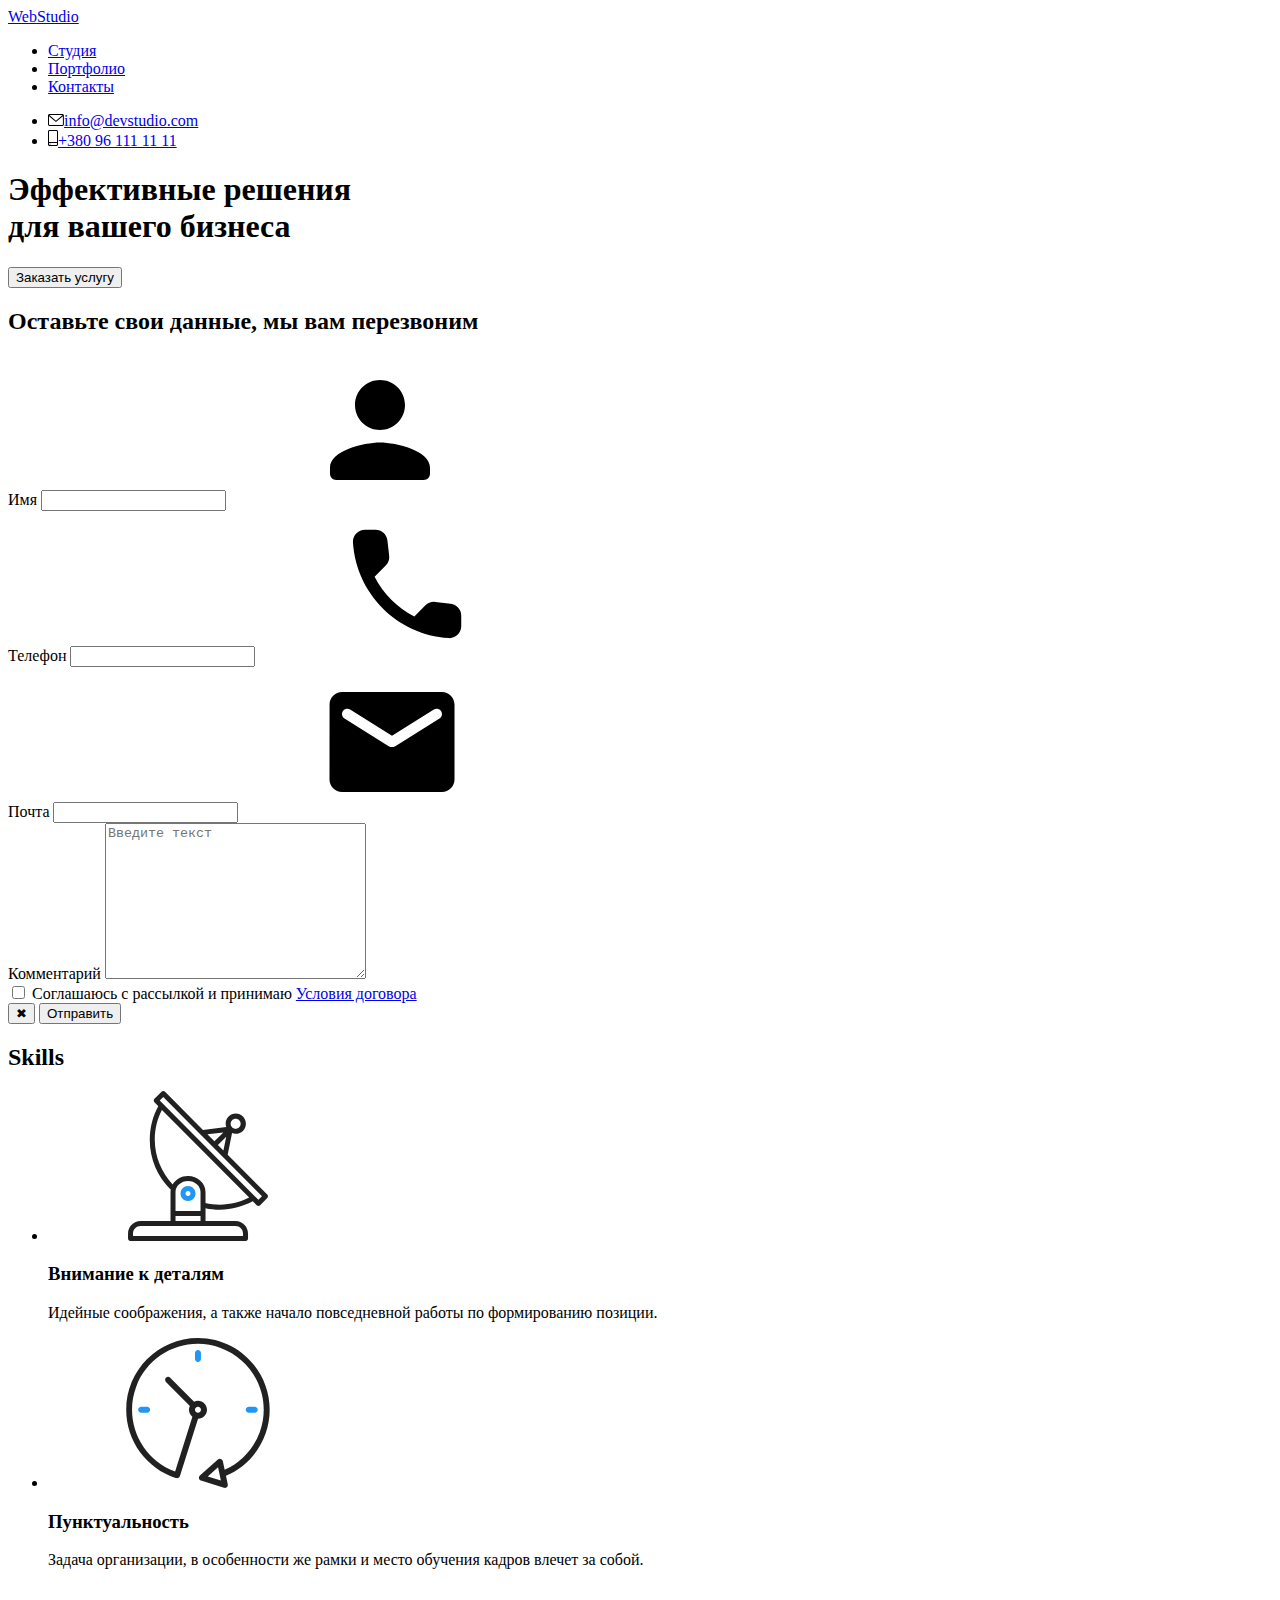
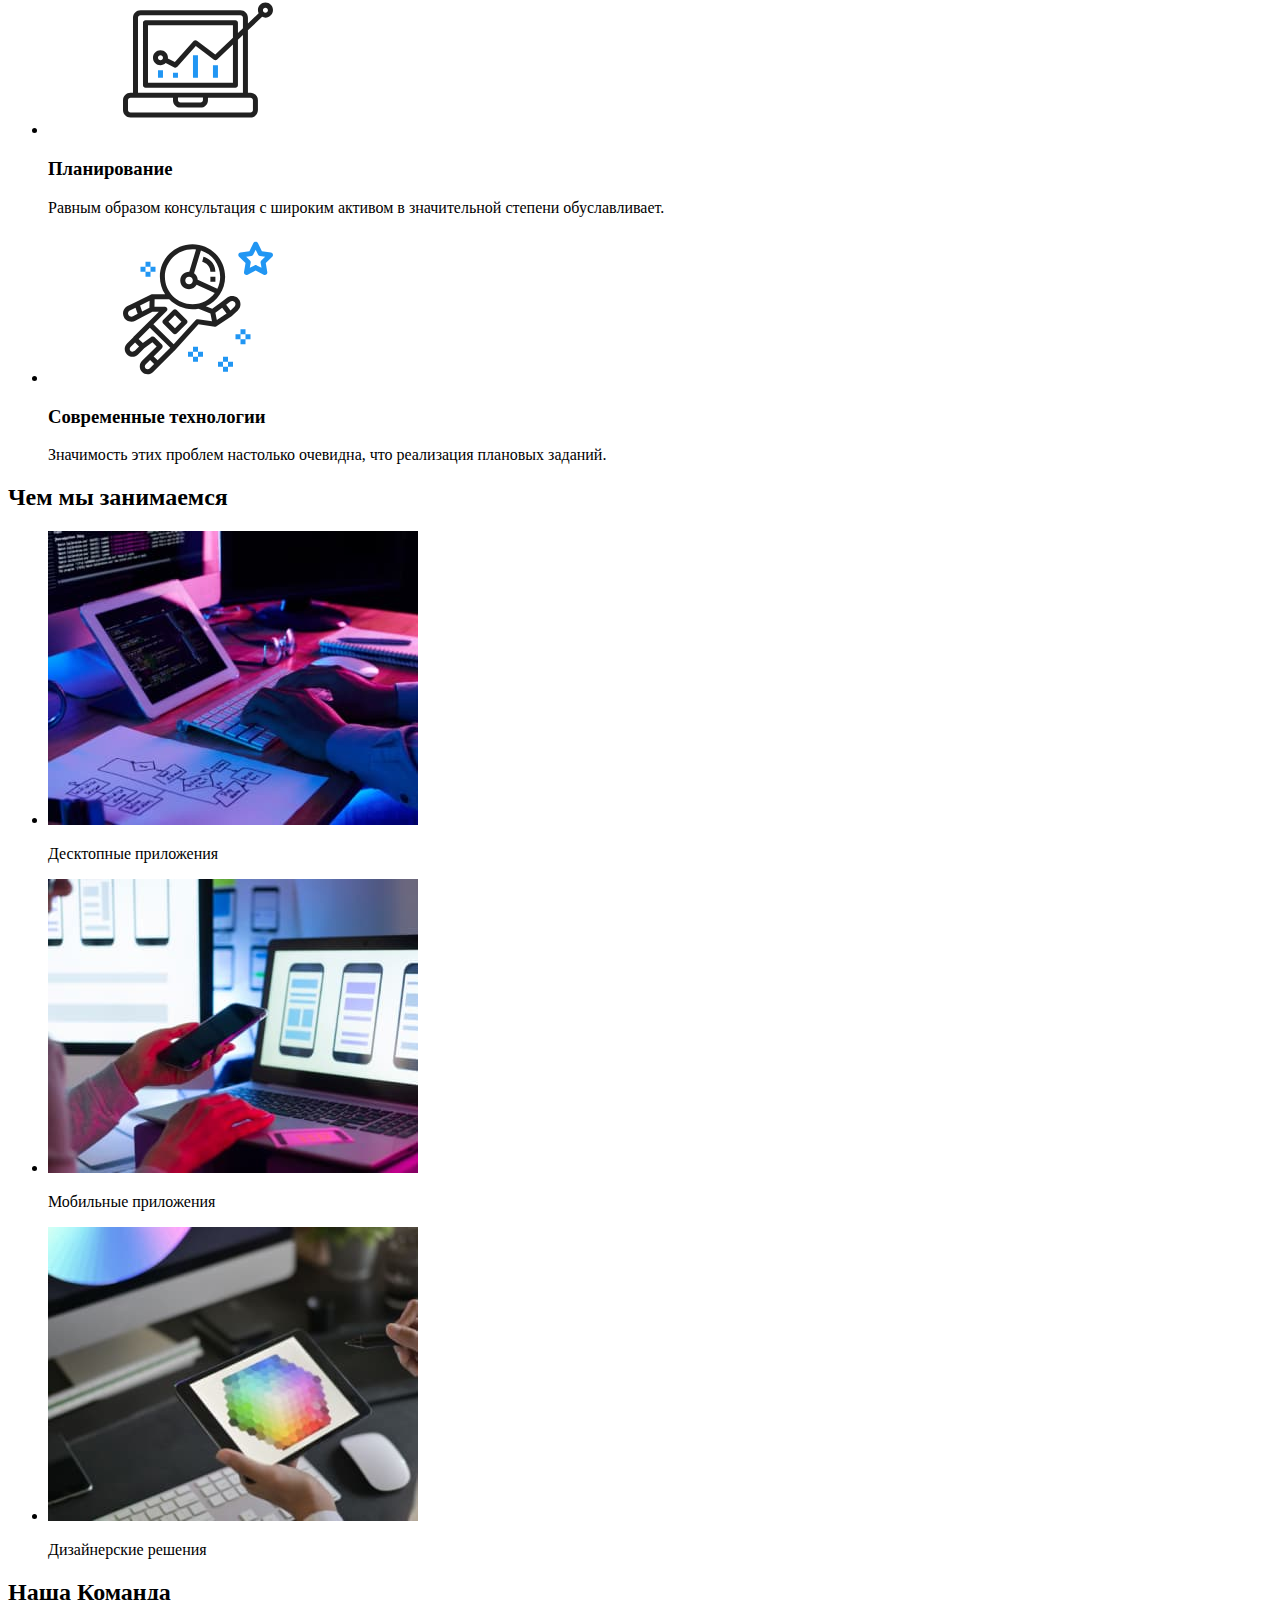
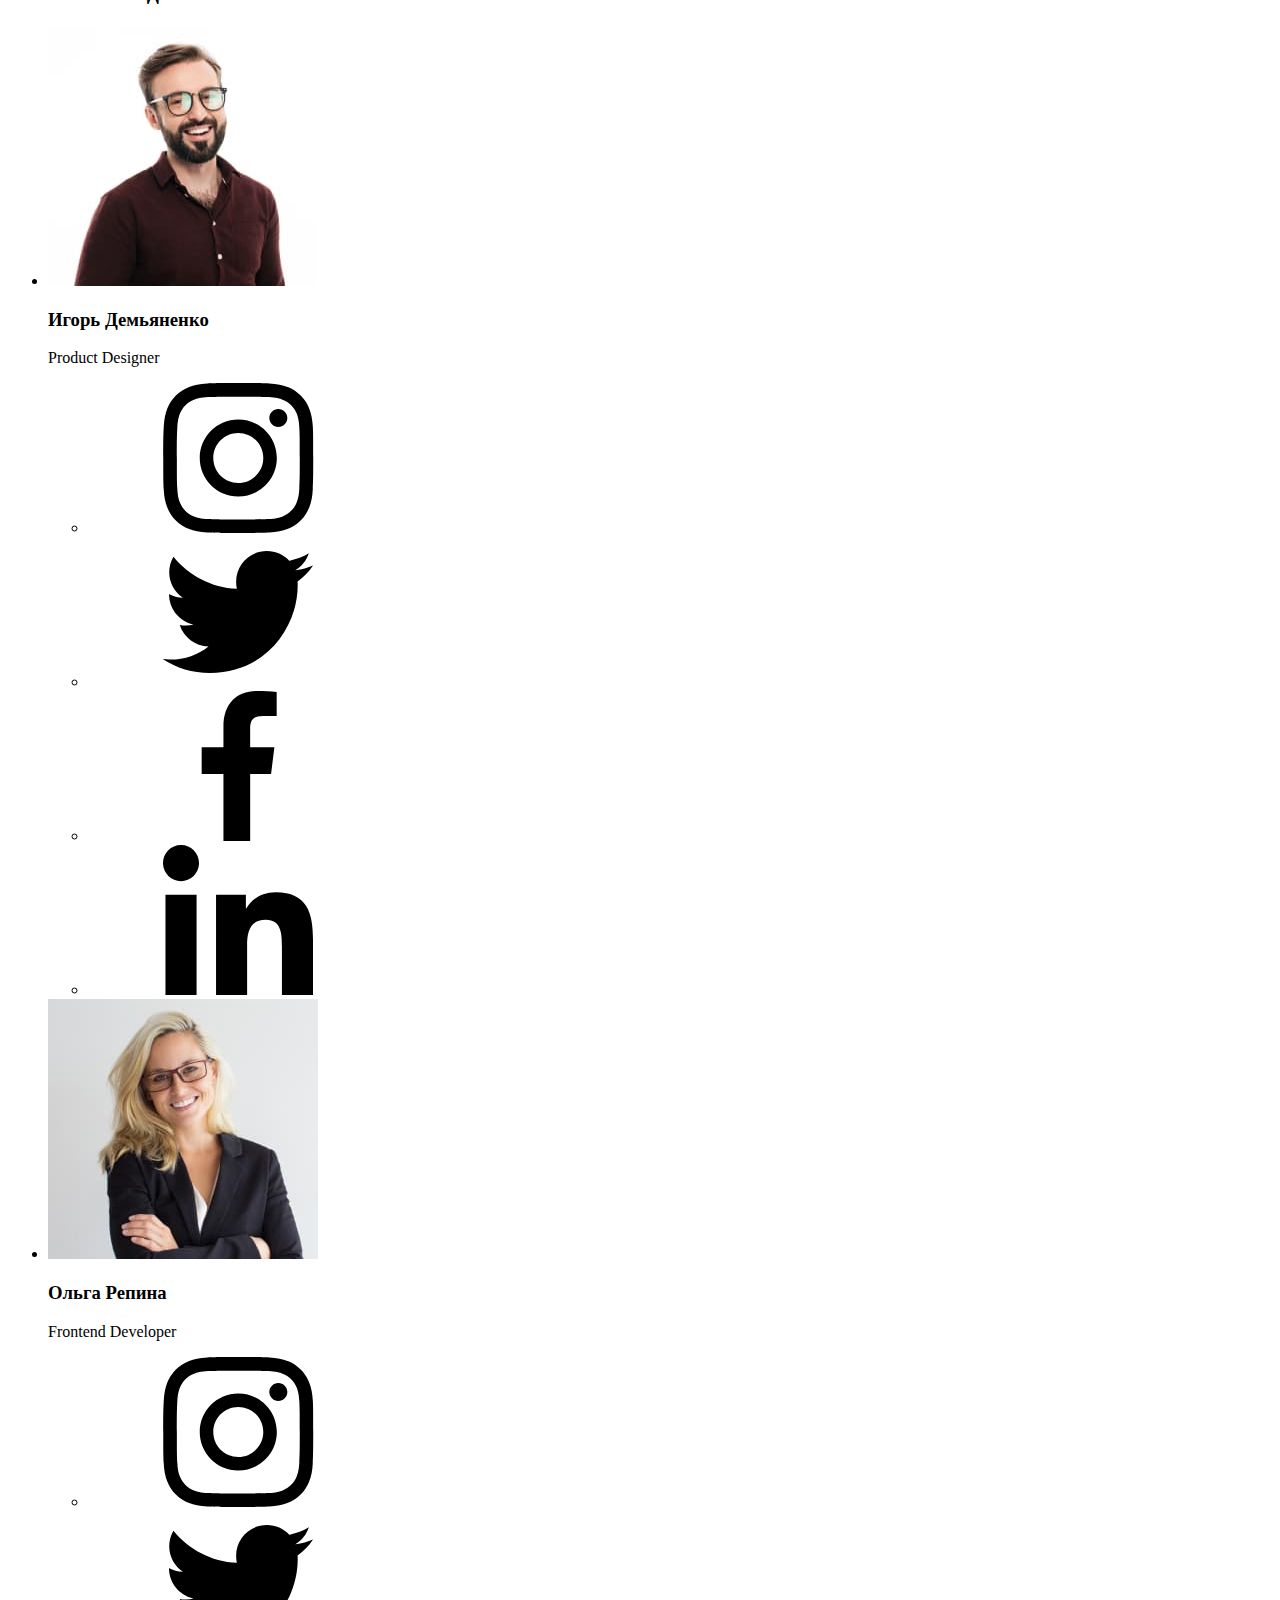
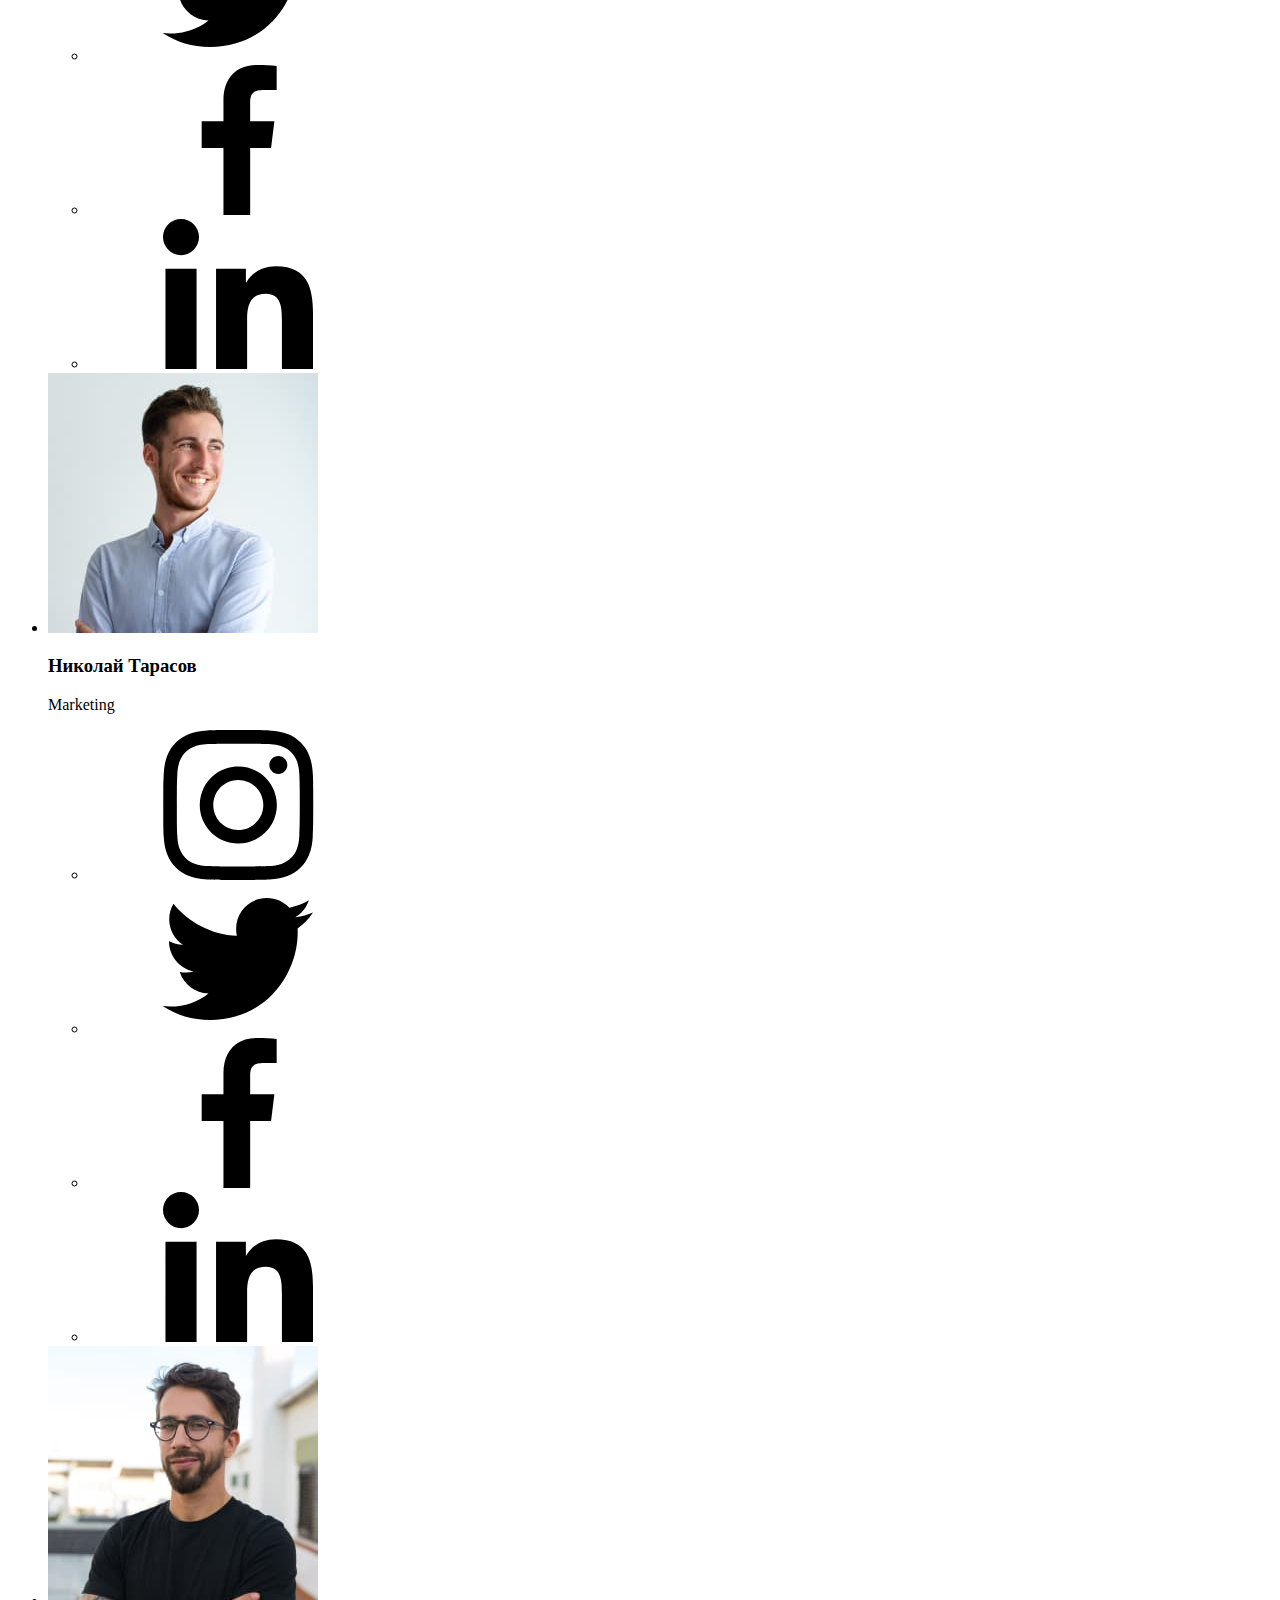
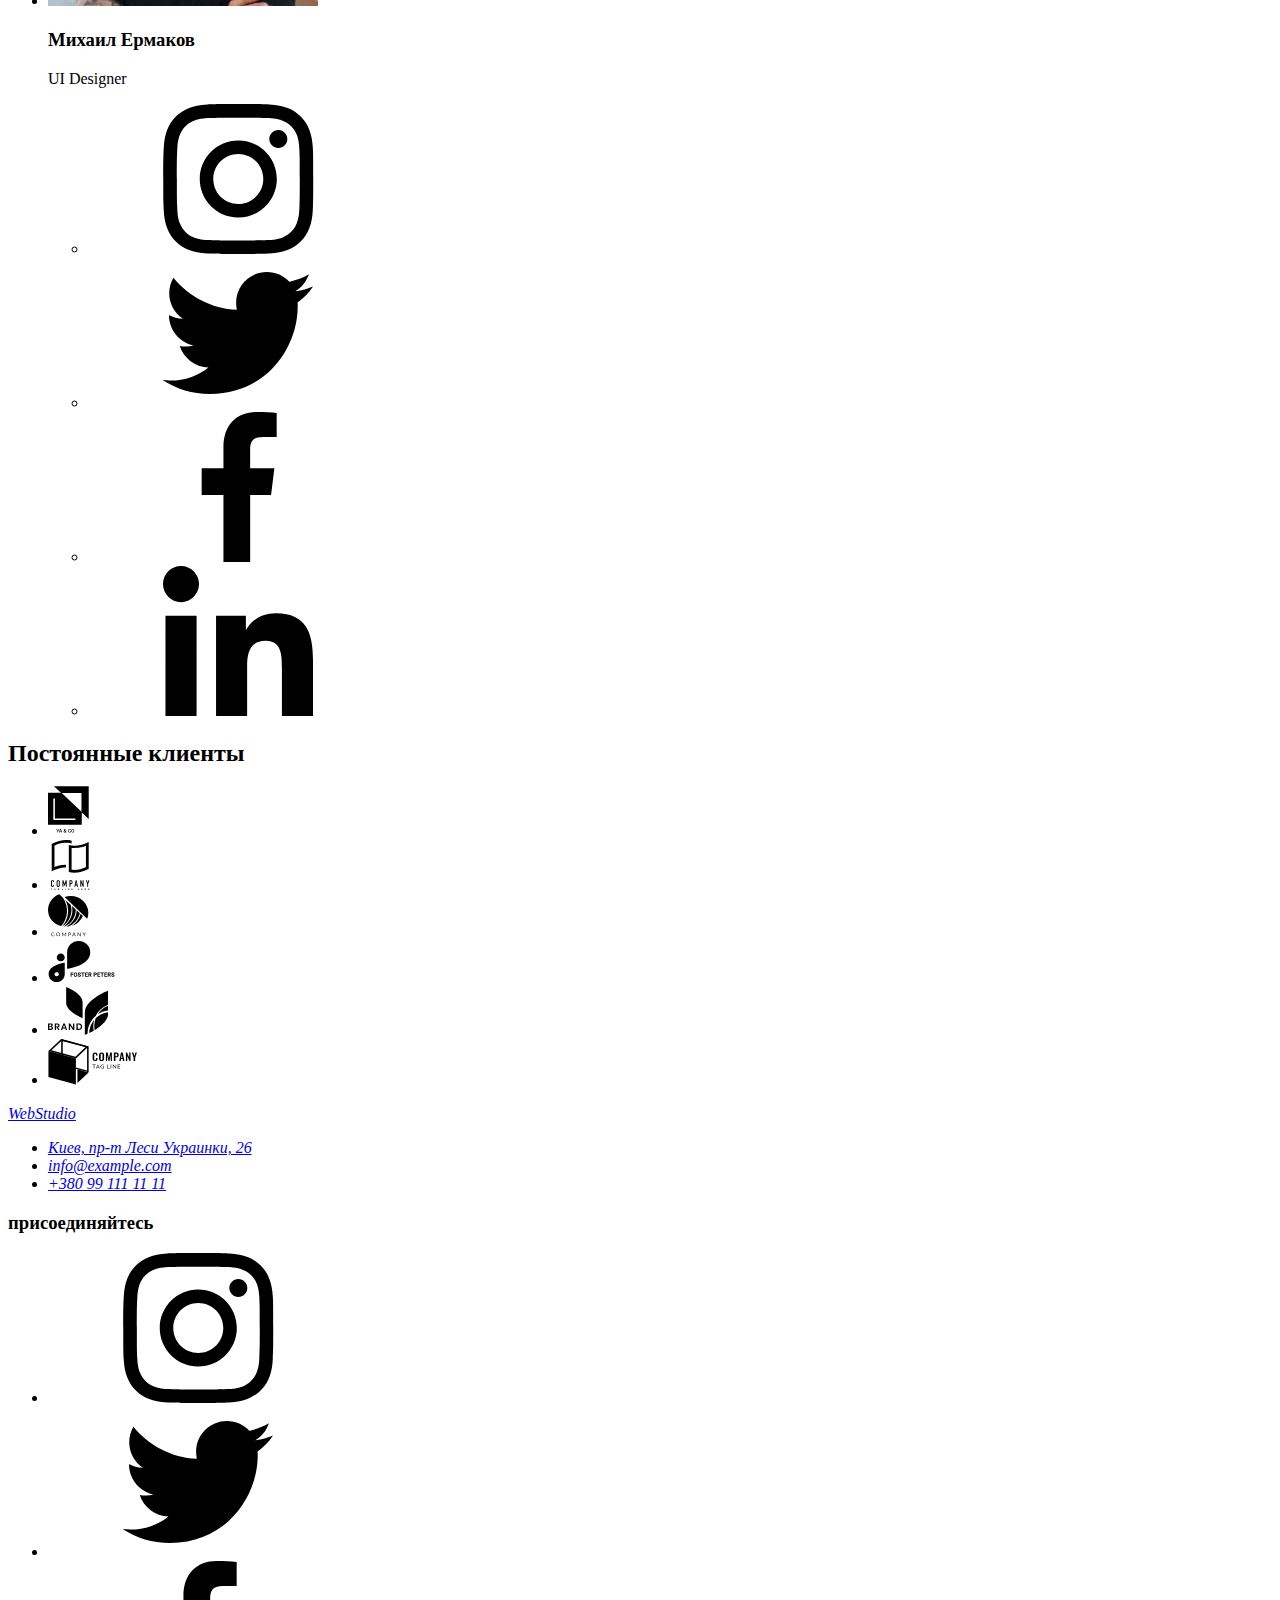
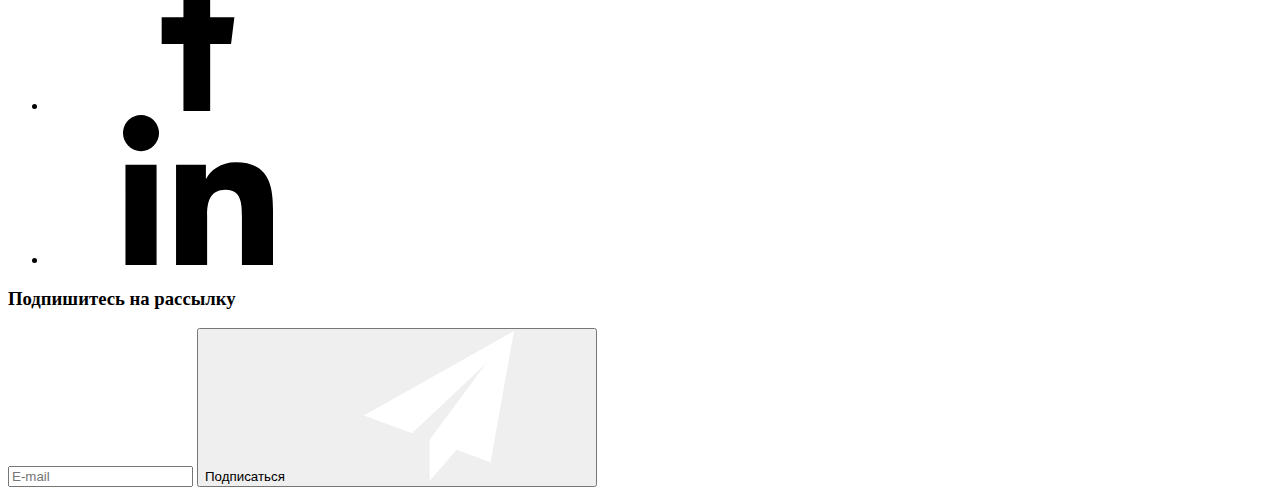
==== index.html @ 257cca5c "1" ====
<!DOCTYPE html>
<html lang="ru">

<head>
    <meta charset="UTF-8" />
    <meta name="description" content="bussiness" />
    <title>Эффективные решения для вашего бизнеса</title>
    <link
        href="https://fonts.googleapis.com/css2?family=Raleway:wght@700&family=Roboto:wght@400;500;700;900&display=swap"
        rel="stylesheet">
    <link href="https://cdnjs.cloudflare.com/ajax/libs/modern-normalize/1.0.0/modern-normalize.css">
    <link rel="stylesheet" href="css/styles.css" />
</head>

<body>
    <!-- Шапка страницы-->
    <header class="page-header">
        <div class="container">
            <nav class="navigation">
                <a href="./index.html" class="logo">Web<span class="logo__themelabel">Studio</span></a>
                <ul class="navigation__list">
                    <li class="navigation__item">
                        <a href="./index.html" class="navigation__link navigation__link--accent">Студия</a>
                    </li>
                    <li class="navigation__item">
                        <a href="./portfolio.html" class="navigation__link">Портфолио</a>
                    </li>
                    <li class="navigation__item">
                        <a href="/" class="navigation__link">Контакты</a>
                    </li>
                </ul>
            </nav>
            <ul class="contact">
                <li class="contact__item"><a href="maito:info@devstudio.com" class="contact__link">
                        <svg class="contact__icon" width="16" height="12">
                            <use href="./img/symbol-defs.svg#ienvelope"></use>
                        </svg>info@devstudio.com</a>
                </li>
                <li class="contact__item"><a href="tell:+380961111111" class="contact__link">
                        <svg class="contact__icon" width="10" height="16">
                            <use href="./img/symbol-defs.svg#smartphone"></use>
                        </svg>+380 96 111 11 11</a>
                </li>
            </ul>
        </div>
    </header>



    <!-- HERO -->
    <main>
        <section class="hero">
            <div class="container">
                <h1 class="hero__title">Эффективные решения</br>
                    для вашего бизнеса</br>
                </h1>
                <button class="hero__button" type="button" data-modal-open>Заказать услугу</button>
                <div class="backdrop is-hidden" data-modal>
                    <div class="modal">
                        <form class="modal__form">
                            <h2 class="modal__title">Оставьте свои данные, мы вам перезвоним</h2>
                            <div role="group" class="wrapper">
                                <label for="name">Имя</label>
                                <input type="text" name="name" id="name" class="modal__input">
                                <svg class="modal__icon">
                                    <use href="./img/symbol-defs.svg#personfirst"></use>
                                </svg>
                            </div>
                            <div role="group" class="wrapper">
                                <label for="tel">Телефон</label>
                                <input type="tel" name="tel" id="tel" class="modal__input">
                                <svg class="modal__icon">
                                    <use href="./img/symbol-defs.svg#telefon"></use>
                                </svg>
                            </div>
                            <div role="group" class="wrapper">
                                <label for="mail">Почта</label>
                                <input type="email" name="mail" id="mail" class="modal__input">
                                <svg class="modal__icon">
                                    <use href="./img/symbol-defs.svg#mailsecond"></use>
                                </svg>
                            </div>
                            <div role="group" class="wrapper wrapper--biggest">
                                <label for="comment">Комментарий</label>
                                <textarea name="comment" id="comment" cols="30" rows="10" placeholder="Введите текст"
                                    class="modal__textarea"></textarea>
                            </div>
                            <div role="group" class="wrapper--accept">
                                <label class="modal__label">
                                    <input type="checkbox" name="accept" class="modal__accept--input">
                                    <span class="modal__figure"></span>Соглашаюсь с рассылкой и принимаю <a href="/"
                                        class="modal__link--accept">Условия договора</a></label>
                            </div>
                            <button class="modal__close" type="button" data-modal-close>&#10006;</button>
                            <button type="submit" class="modal__submit">Отправить</button>
                        </form>
                    </div>
                </div>
            </div>
        </section>

        <!-- ABOUT  -->
        <section class="about">
            <div class="container">
                <h2 class="visually-hidden">Skills</h2>
                <ul class="about__list">
                    <li class="about__item">
                        <div class="about__icon--container">
                            <svg class="about__icon">
                                <use href="./img/symbol-defs.svg#iantenna"></use>
                            </svg>
                        </div>
                        <h3 class="about__subtitle">Внимание к деталям</h3>
                        <p class="about__text">Идейные соображения, а также начало повседневной работы по формированию
                            позиции.</p>
                    </li>
                    <li class="about__item">
                        <div class="about__icon--container">
                            <svg class="about__icon">
                                <use href="./img/symbol-defs.svg#iclock"></use>
                            </svg>
                        </div>
                        <h3 class="about__subtitle">Пунктуальность</h3>
                        <p class="about__text">Задача организации, в особенности же рамки и место обучения кадров
                            влечет за собой.</p>
                    </li>
                    <li class="about__item">
                        <div class="about__icon--container">
                            <svg class="about__icon">
                                <use href="./img/symbol-defs.svg#idiagram"></use>
                            </svg>
                        </div>
                        <h3 class="about__subtitle">Планирование</h3>
                        <p class="about__text">Равным образом консультация с широким активом в значительной степени
                            обуславливает.</p>
                    </li>
                    <li class="about__item">
                        <div class="about__icon--container">
                            <svg class="about__icon">
                                <use href="./img/symbol-defs.svg#iastronaut"></use>
                            </svg>
                        </div>
                        <h3 class="about__subtitle">Современные технологии</h3>
                        <p class="about__text">Значимость этих проблем настолько очевидна, что реализация плановых
                            заданий.</p>
                    </li>
                </ul>
            </div>
        </section>

        <!-- SERVICES -->
        <section class="services">
            <div class="container">
                <h2 class="services__title">Чем мы занимаемся</h2>
                <ul class="services__list">
                    <li class="services__item">
                        <img class="services__images" src="./img/img.jpg" alt="www" width="370" height="294">
                        <div class="services__text--position">
                            <p class="services__text">Десктопные приложения</p>
                        </div>
                    </li>
                    <li class="services__item">
                        <img class="services__images" src="./img/foto111.jpg" alt="wwz" width="370" height="294px">
                        <div class="services__text--position">
                            <p class="services__text">Мобильные приложения</p>
                        </div>
                    </li>
                    <li class="services__item">
                        <img class="services__images" src="./img/foto1.jpg" alt="wwn" width="370" height="294px">
                        <div class="services__text--position">
                            <p class="services__text">Дизайнерские решения</p>
                        </div>
                    </li>
                </ul>
            </div>
        </section>
        <!-- ADVANTAGES -->
        <section class="advantages">
            <div class="container">
                <h2 class="advantages__title">Наша Команда</h2>
                <ul class="advantages_list">
                    <li class="advantages__item">
                        <img class="advantages__images" src="./img/imgolga.jpg" alt="1" width="270">
                        <div class="advantages__wrapper--icon">
                            <h3 class="advantages__name">Игорь Демьяненко</h3>
                            <p lang="en" class="advantages__position">Product Designer</p>
                            <ul class="icon-list">
                                <li class="icon-list__item">
                                    <a class="icon-list__link icon-list__link--background" href="">
                                        <svg class="icon-list__icon advantages-icons-color">
                                            <use href="./img/symbol-defs.svg#instagram"></use>
                                        </svg>
                                    </a>
                                </li>
                                <li class="icon-list__item">
                                    <a class="icon-list__link icon-list__link--background" href="">
                                        <svg class="icon-list__icon advantages-icons-color">
                                            <use href="./img/symbol-defs.svg#twitter"></use>
                                        </svg>
                                    </a>
                                </li>
                                <li class="icon-list__item">
                                    <a class="icon-list__link icon-list__link--background" href="">
                                        <svg class="icon-list__icon advantages-icons-color">
                                            <use href="./img/symbol-defs.svg#ifacebook"></use>
                                        </svg>
                                    </a>
                                </li>
                                <li class="icon-list__item">
                                    <a class="icon-list__link icon-list__link--background" href="">
                                        <svg class="icon-list__icon advantages-icons-color">
                                            <use href="./img/symbol-defs.svg#linkedin"></use>
                                        </svg>
                                    </a>
                                </li>
                            </ul>
                        </div>
                    </li>
                    <li class="advantages__item">
                        <img class="advantages__images" src="./img/imgigor.jpg" alt="2" width="270">
                        <div class="advantages__wrapper--icon">
                            <h3 class="advantages__name">Ольга Репина</h3>
                            <p lang="en" class="advantages__position">Frontend Developer</p>
                            <ul class="icon-list">
                                <li class="icon-list__item">
                                    <a class="icon-list__link icon-list__link--background" href="">
                                        <svg class="icon-list__icon advantages-icons-color">
                                            <use href="./img/symbol-defs.svg#instagram"></use>
                                        </svg>
                                    </a>
                                </li>
                                <li class="icon-list__item">
                                    <a class="icon-list__link icon-list__link--background" href="">
                                        <svg class="icon-list__icon advantages-icons-color">
                                            <use href="./img/symbol-defs.svg#twitter"></use>
                                        </svg>
                                    </a>
                                </li>
                                <li class="icon-list__item">
                                    <a class="icon-list__link icon-list__link--background" href="">
                                        <svg class="icon-list__icon advantages-icons-color">
                                            <use href="./img/symbol-defs.svg#ifacebook"></use>
                                        </svg>
                                    </a>
                                </li>
                                <li class="icon-list__item">
                                    <a class="icon-list__link icon-list__link--background" href="">
                                        <svg class="icon-list__icon advantages-icons-color">
                                            <use href="./img/symbol-defs.svg#linkedin"></use>
                                        </svg>
                                    </a>
                                </li>
                            </ul>
                        </div>
                    </li>
                    <li class="advantages__item">
                        <img class="advantages__images" src="./img/imgNikolaj.jpg" alt="3" width="270">
                        <div class="advantages__wrapper--icon">
                            <h3 class="advantages__name">Николай Тарасов</h3>
                            <p lang="en" class="advantages__position">Marketing</p>
                        <ul class="icon-list">
                            <li class="icon-list__item">
                                <a class="icon-list__link icon-list__link--background" href="">
                                    <svg class="icon-list__icon advantages-icons-color">
                                        <use href="./img/symbol-defs.svg#instagram"></use>
                                    </svg>
                                </a>
                            </li>
                            <li class="icon-list__item">
                                <a class="icon-list__link icon-list__link--background" href="">
                                    <svg class="icon-list__icon advantages-icons-color">
                                        <use href="./img/symbol-defs.svg#twitter"></use>
                                    </svg>
                                </a>
                            </li>
                            <li class="icon-list__item">
                                <a class="icon-list__link icon-list__link--background" href="">
                                    <svg class="icon-list__icon advantages-icons-color">
                                        <use href="./img/symbol-defs.svg#ifacebook"></use>
                                    </svg>
                                </a>
                            </li>
                            <li class="icon-list__item">
                                <a class="icon-list__link icon-list__link--background" href="">
                                    <svg class="icon-list__icon advantages-icons-color">
                                        <use href="./img/symbol-defs.svg#linkedin"></use>
                                    </svg>
                                </a>
                            </li>
                        </ul>
                        </div>
                        </li>
                    <li class="advantages__item">
                        <img class="advantages__images" src="./img/imgMichal.jpg" alt="4" width="270">
                        <div class="advantages__wrapper--icon">
                            <h3 class="advantages__name">Михаил Ермаков</h3>
                            <p lang="en" class="advantages__position">UI Designer</p>
                            <ul class="icon-list">
                                <li class="icon-list__item">
                                    <a class="icon-list__link icon-list__link--background" href="">
                                        <svg class="icon-list__icon advantages-icons-color">
                                            <use href="./img/symbol-defs.svg#instagram"></use>
                                        </svg>
                                    </a>
                                </li>
                                <li class="icon-list__item">
                                    <a class="icon-list__link icon-list__link--background" href="">
                                        <svg class="icon-list__icon advantages-icons-color">
                                            <use href="./img/symbol-defs.svg#twitter"></use>
                                        </svg>
                                    </a>
                                </li>
                                <li class="icon-list__item">
                                    <a class="icon-list__link icon-list__link--background" href="">
                                        <svg class="icon-list__icon advantages-icons-color">
                                            <use href="./img/symbol-defs.svg#ifacebook"></use>
                                        </svg>
                                    </a>
                                </li>
                                <li class="icon-list__item">
                                    <a class="icon-list__link icon-list__link--background" href="">
                                        <svg class="icon-list__icon advantages-icons-color">
                                            <use href="./img/symbol-defs.svg#linkedin"></use>
                                        </svg>
                                    </a>
                                </li>
                            </ul>
                            </div>
                            </li>
                            </ul>
                    </li>
            </div>
            </ul>
            </div>
        </section>

        <!------- PARTNERS       -->

        <section class="partners">
            <div class="container">
                <h2 class="partners__title">Постоянные клиенты</h2>
                <ul class="partners__list">
                    <li class="partners__item">
                        <a class="partners__link" href=""><svg class="partners__logo effect" width="45px" height="50px">
                                <use href="./img/symbol-defs.svg#logo1"></use>
                            </svg> </a>
                        </li>
                    <li class="partners__item">
                        <a class="partners__link" href="">
                            <svg class="partners__logo" width="45px" height="50px">
                                <use href="./img/symbol-defs.svg#logo2"></use>
                            </svg>
                        </a>
                    </li>
                    <li class="partners__item">
                        <a class="partners__link" href="">
                            <svg class="partners__logo" width="41px" height="43px">
                                <use href="./img/symbol-defs.svg#logo3"></use>
                            </svg>
                        </a>
                    </li>
                    <li class="partners__item">
                        <a class="partners__link" href="">
                            <svg class="partners__logo" width="80px" height="42px">
                                <use href="./img/symbol-defs.svg#logo4"></use>
                            </svg>
                        </a>
                    </li>
                    <li class="partners__item">
                        <a class="partners__link" href="">
                            <svg class="partners__logo" width="60px" height="48px">
                                <use href="./img/symbol-defs.svg#logo5"></use>
                            </svg>
                        </a>
                    </li>
                    <li class="partners__item">
                        <a class="partners__link" href="">
                            <svg class="partners__logo" width="90px" height="46px">
                                <use href="./img/symbol-defs.svg#logo6"></use>
                            </svg>
                        </a>
                    </li>
                </ul>

            </div>
        </section>
    </main>
    <!-- FOOTER -->
    <footer class="page-footer">
        <div class="container">
            <div class="container-adres">
                <address class="adres">
                    <a href="index.html" class="logo logo--footer">Web<span class="accent-footer">Studio</span></a>
                    <ul class="adres__list">
                        <li class="adres__item"><a href="https://goo.gl/maps/eN61j858Ek6bLMCC6" class="adres__city">Киев, пр-т
                                Леси Украинки, 26</a></li>
                        <li class="adres__item"><a href="mailto:info@example.com" class="adres__link">info@example.com</a></li>
                        <li class="adres__item"><a href="tell:+380991111111" class="adres__link">+380 99 111 11 11</a></li>
                    </ul>
                </address>
            </div>
            <div class="footer-icons">
                <h3 class="footer-icons__subtitle">присоединяйтесь</h3>
                <ul class="icon-list">
                    <li class="icon-list__item">
                        <a class="icon-list__link" href="">
                            <svg class="advantages-icons">
                                <use href="./img/symbol-defs.svg#instagram"></use>
                            </svg>
                        </a>
                    </li>
                    <li class="icon-list__item">
                        <a class="icon-list__link" href="">
                            <svg class="advantages-icons">
                                <use href="./img/symbol-defs.svg#twitter"></use>
                            </svg>
                        </a>
                    </li>
                    <li class="icon-list__item">
                        <a class="icon-list__link" href="">
                            <svg class="advantages-icons">
                                <use href="./img/symbol-defs.svg#ifacebook"></use>
                            </svg>
                        </a>
                    </li>
                    <li class="icon-list__item">
                        <a class="icon-list__link" href="">
                            <svg class="advantages-icons">
                                <use href="./img/symbol-defs.svg#linkedin"></use>
                            </svg>
                        </a>
                    </li>
                </ul>
            </div>
            <div class="footer-form">
                <h3 class="footer-form__title">Подпишитесь на рассылку</h3>
                <form class="footer-form__container">
                    <input type="email" placeholder="E-mail" name="mail" class="footer-form__input">
                    <button type="submit" class="modal__submit">Подписаться <span class="footer-form__label">
                            <svg class="footer-form__icon">
                                <use href="./img/symbol-defs.svg#icon-send"></use>
                            </svg>
                        </span></button>
                </form>
            </div>
        </div>



    </footer>

    <script src="./js/modal.js"></script>


</body>

</html>
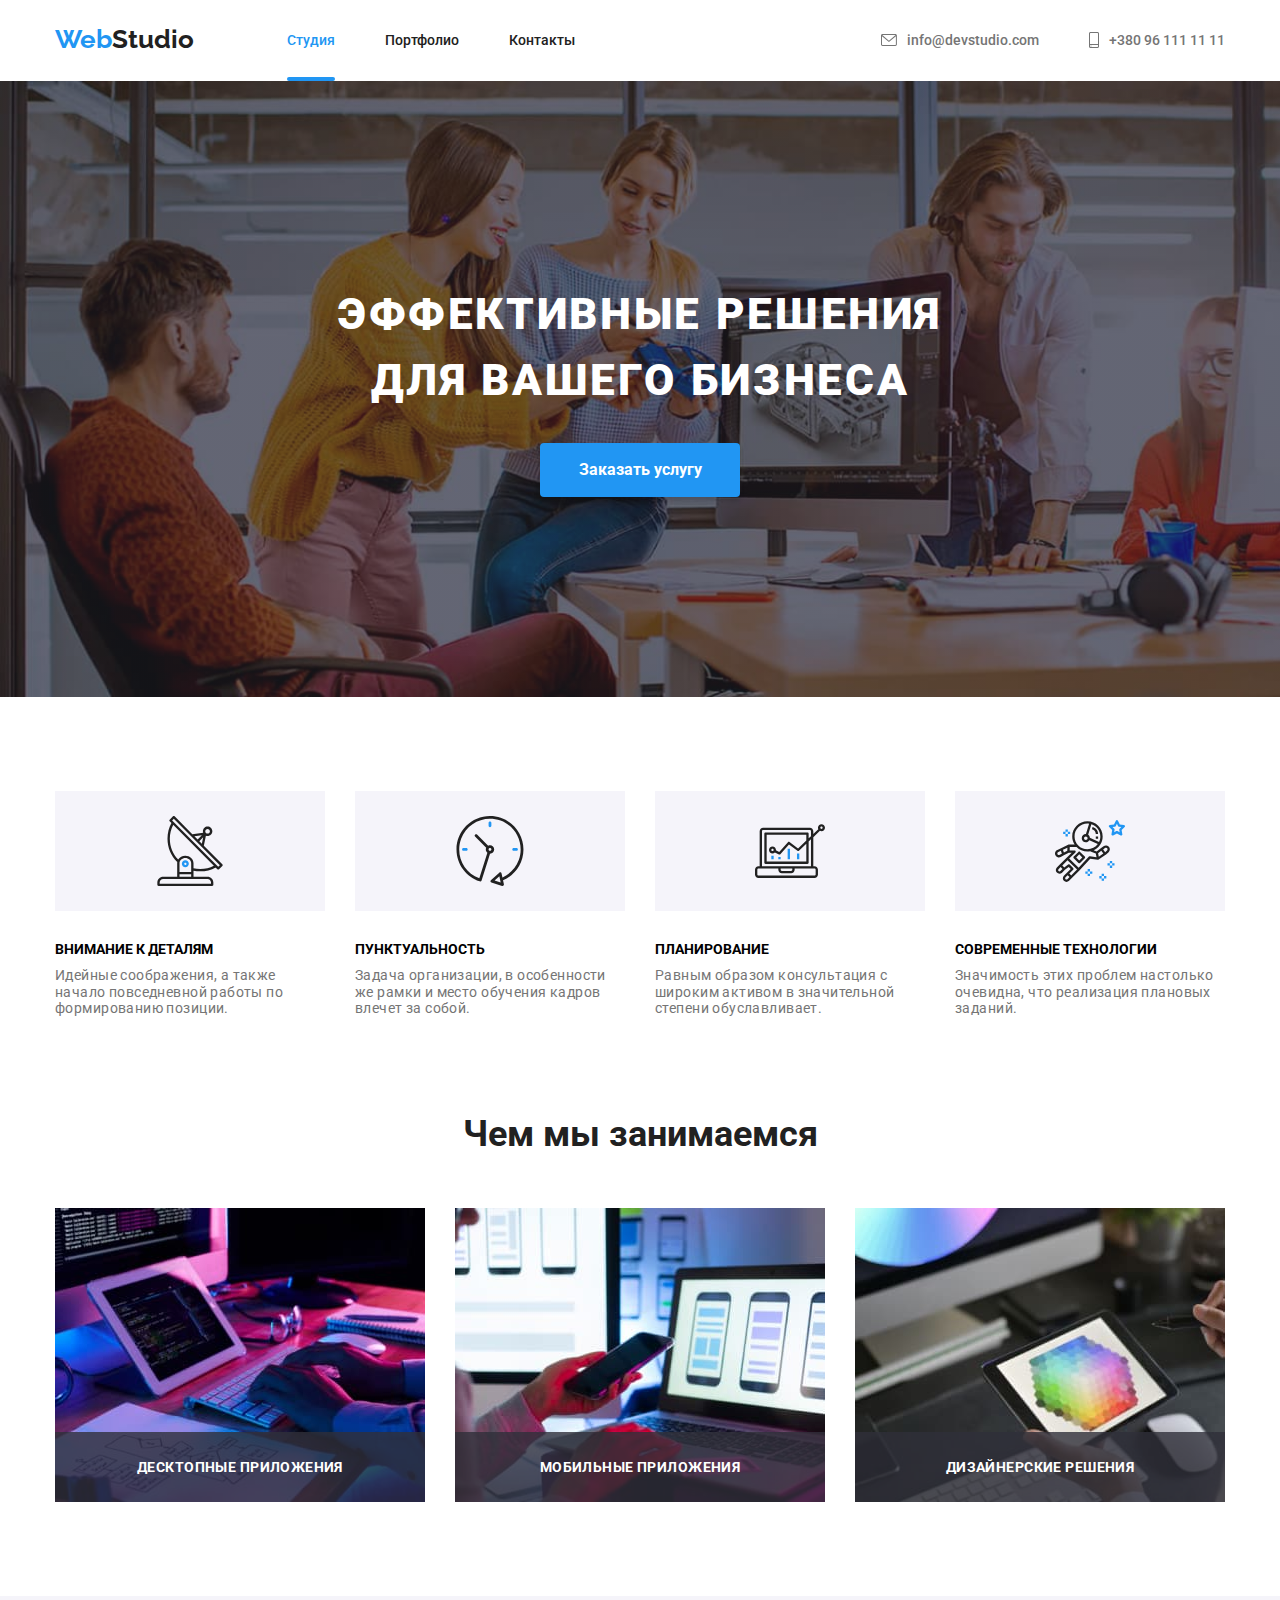
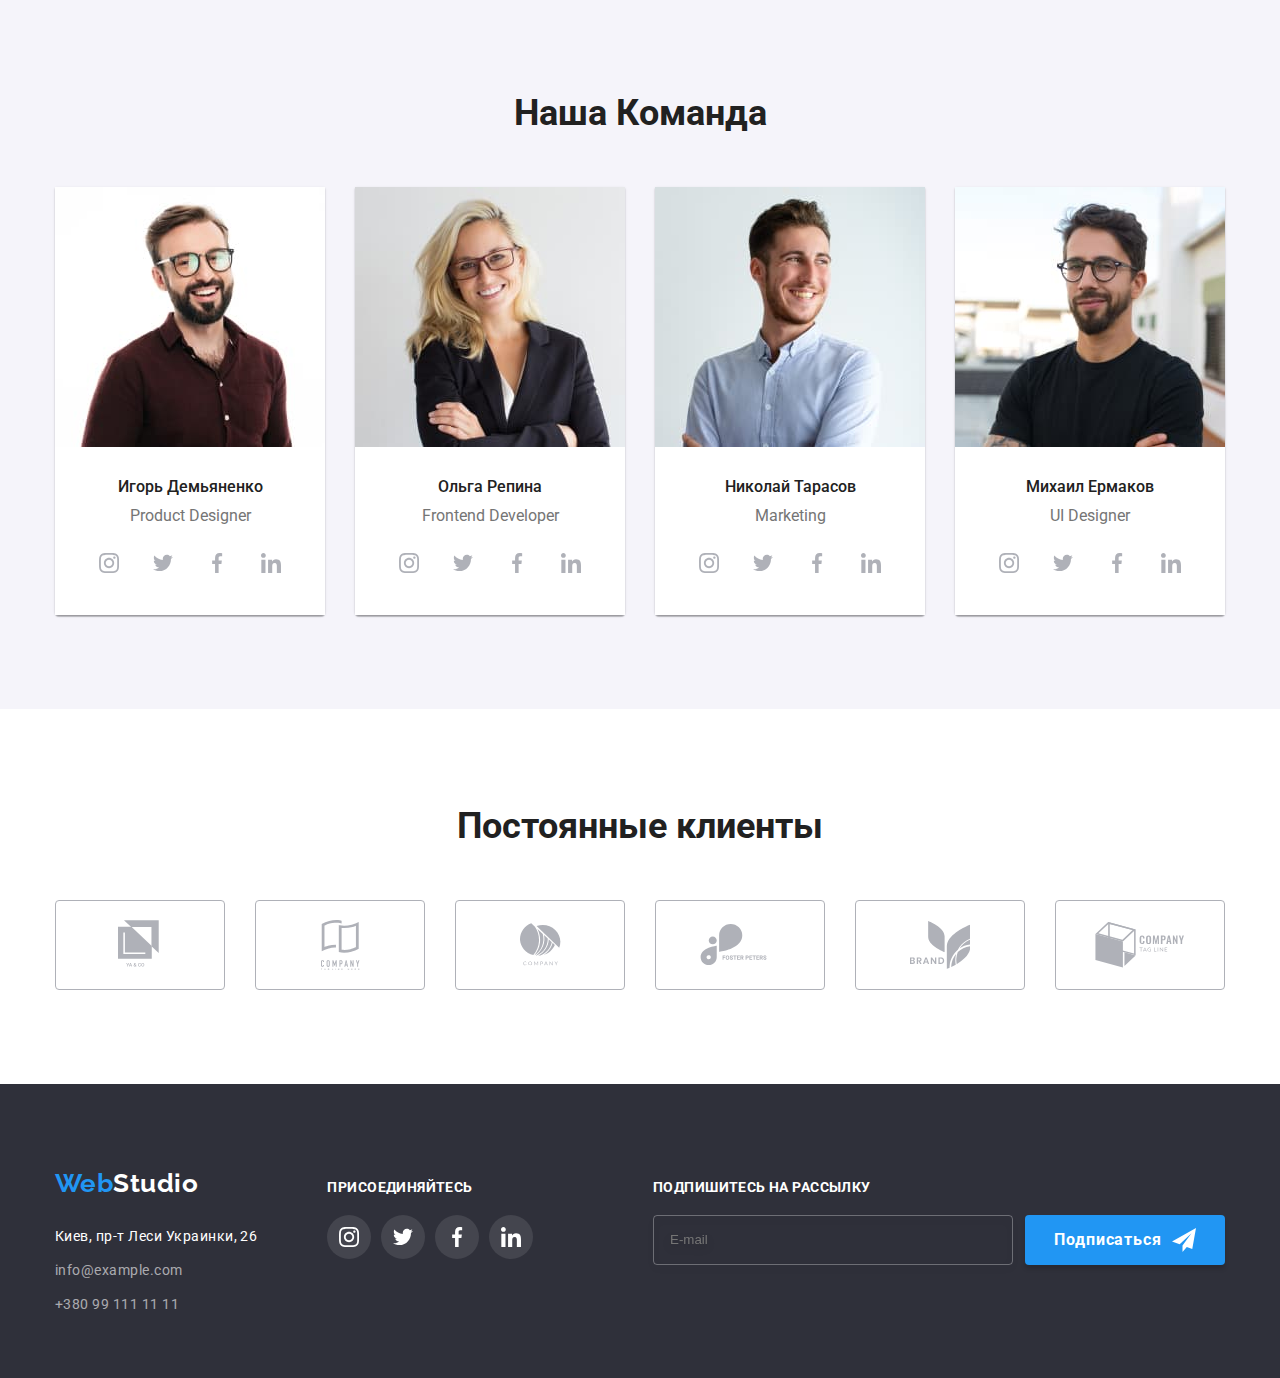
==== commit e1324b87: "HW7" ====
--- a/index.html
+++ b/index.html
@@ -9,7 +9,7 @@
         href="https://fonts.googleapis.com/css2?family=Raleway:wght@700&family=Roboto:wght@400;500;700;900&display=swap"
         rel="stylesheet">
     <link href="https://cdnjs.cloudflare.com/ajax/libs/modern-normalize/1.0.0/modern-normalize.css">
-    <link rel="stylesheet" href="css/styles.css" />
+    <link rel="stylesheet" href="css/main.css" />
 </head>
 
 <body>
@@ -151,7 +151,7 @@
         <!-- SERVICES -->
         <section class="services">
             <div class="container">
-                <h2 class="services__title">Чем мы занимаемся</h2>
+                <h2 class="title">Чем мы занимаемся</h2>
                 <ul class="services__list">
                     <li class="services__item">
                         <img class="services__images" src="./img/img.jpg" alt="www" width="370" height="294">
@@ -177,7 +177,7 @@
         <!-- ADVANTAGES -->
         <section class="advantages">
             <div class="container">
-                <h2 class="advantages__title">Наша Команда</h2>
+                <h2 class="title">Наша Команда</h2>
                 <ul class="advantages_list">
                     <li class="advantages__item">
                         <img class="advantages__images" src="./img/imgolga.jpg" alt="1" width="270">
@@ -338,7 +338,7 @@
 
         <section class="partners">
             <div class="container">
-                <h2 class="partners__title">Постоянные клиенты</h2>
+                <h2 class="title">Постоянные клиенты</h2>
                 <ul class="partners__list">
                     <li class="partners__item">
                         <a class="partners__link" href=""><svg class="partners__logo effect" width="45px" height="50px">
@@ -400,7 +400,7 @@
                 </address>
             </div>
             <div class="footer-icons">
-                <h3 class="footer-icons__subtitle">присоединяйтесь</h3>
+                <h3 class="footer-subtitle">присоединяйтесь</h3>
                 <ul class="icon-list">
                     <li class="icon-list__item">
                         <a class="icon-list__link" href="">
@@ -433,7 +433,7 @@
                 </ul>
             </div>
             <div class="footer-form">
-                <h3 class="footer-form__title">Подпишитесь на рассылку</h3>
+                <h3 class="footer-subtitle">Подпишитесь на рассылку</h3>
                 <form class="footer-form__container">
                     <input type="email" placeholder="E-mail" name="mail" class="footer-form__input">
                     <button type="submit" class="modal__submit">Подписаться <span class="footer-form__label">
--- a/css/main.css
+++ b/css/main.css
@@ -0,0 +1,860 @@
+*,
+::before,
+::after {
+  -webkit-box-sizing: border-box;
+          box-sizing: border-box;
+}
+
+body {
+  font-family: "Roboto", sans-serif;
+  margin: 0;
+}
+
+a {
+  text-decoration: none;
+  cursor: pointer;
+  font-style: normal;
+}
+
+ul {
+  margin: 0;
+  padding: 0;
+  list-style: none;
+}
+
+p,
+h1,
+h2,
+h3,
+h4,
+h5,
+h6 {
+  margin: 0;
+  padding: 0;
+}
+
+img {
+  display: block;
+}
+
+.container {
+  width: 1200px;
+  padding: 0 15px;
+  margin: 0 auto;
+  text-align: center;
+}
+
+.visually-hidden {
+  position: absolute !important;
+  clip: rect(1px 1px 1px 1px);
+  /* IE6, IE7 */
+  clip: rect(1px, 1px, 1px, 1px);
+  padding: 0 !important;
+  border: 0 !important;
+  height: 1px !important;
+  width: 1px !important;
+  overflow: hidden;
+}
+
+.title {
+  color: #212121;
+  font-weight: 700;
+  font-size: 36px;
+  line-height: 1.3;
+  text-align: center;
+  margin-bottom: 50px;
+}
+
+.page-header {
+  background-color: #ffffff;
+}
+
+.page-header .container {
+  display: -webkit-box;
+  display: -ms-flexbox;
+  display: flex;
+  -webkit-box-align: center;
+      -ms-flex-align: center;
+          align-items: center;
+  -webkit-box-pack: center;
+      -ms-flex-pack: center;
+          justify-content: center;
+}
+
+.navigation {
+  display: -webkit-box;
+  display: -ms-flexbox;
+  display: flex;
+  -webkit-box-align: center;
+      -ms-flex-align: center;
+          align-items: center;
+  -webkit-box-pack: center;
+      -ms-flex-pack: center;
+          justify-content: center;
+}
+
+.navigation__link {
+  color: #212121;
+  font-weight: 500;
+  font-size: 14px;
+  line-height: 1.2;
+  padding-bottom: 32px;
+  padding-top: 32px;
+  display: block;
+  -webkit-transition: color 250ms cubic-bezier(0.4, 0, 0.2, 1) 300ms;
+  transition: color 250ms cubic-bezier(0.4, 0, 0.2, 1) 300ms;
+}
+
+.navigation__link:focus, .navigation__link:hover {
+  color: #2196f3;
+}
+
+.contact__link {
+  color: #757575;
+  font-weight: 500;
+  font-size: 14px;
+  line-height: 1.2;
+  padding-bottom: 32px;
+  padding-top: 32px;
+  display: -webkit-box;
+  display: -ms-flexbox;
+  display: flex;
+  -webkit-box-align: center;
+      -ms-flex-align: center;
+          align-items: center;
+  -webkit-box-pack: center;
+      -ms-flex-pack: center;
+          justify-content: center;
+}
+
+.contact__link:hover, .contact__link:focus {
+  color: #2196f3;
+}
+
+.navigation__list {
+  display: -webkit-box;
+  display: -ms-flexbox;
+  display: flex;
+}
+
+.navigation__item:not(:last-child),
+.contact__item:not(:last-child) {
+  margin-right: 50px;
+}
+
+.contact {
+  margin-left: auto;
+  display: -webkit-box;
+  display: -ms-flexbox;
+  display: flex;
+  -webkit-box-align: center;
+      -ms-flex-align: center;
+          align-items: center;
+}
+
+.navigation__link--accent {
+  color: #2196f3;
+  position: relative;
+}
+
+.navigation__link--accent::after {
+  content: "";
+  display: block;
+  position: absolute;
+  bottom: 0;
+  left: 0;
+  width: 100%;
+  height: 4px;
+  background-color: #2196f3;
+  border-radius: 2px;
+}
+
+.contact__icon {
+  margin-right: 10px;
+  fill: currentColor;
+}
+
+.logo {
+  font-family: "Raleway", sans-serif;
+  color: #2196f3;
+  font-weight: 700;
+  font-size: 26px;
+  line-height: 1.2;
+  margin-right: 93px;
+  padding-top: 24px;
+  padding-bottom: 25px;
+}
+
+.logo__themelabel {
+  color: #212121;
+}
+
+.logo--footer {
+  margin-right: 0;
+  display: inline-block;
+}
+
+.icon-list__link {
+  width: 100%;
+  height: 100%;
+  fill: #ffffff;
+  display: -webkit-box;
+  display: -ms-flexbox;
+  display: flex;
+  -webkit-box-pack: center;
+      -ms-flex-pack: center;
+          justify-content: center;
+  background-color: rgba(255, 255, 255, 0.1);
+  border-radius: 50%;
+  -webkit-box-align: center;
+      -ms-flex-align: center;
+          align-items: center;
+  -webkit-transition: background-color 250ms cubic-bezier(0.4, 0, 0.2, 1) 300ms, color 250ms cubic-bezier(0.4, 0, 0.2, 1) 300ms;
+  transition: background-color 250ms cubic-bezier(0.4, 0, 0.2, 1) 300ms, color 250ms cubic-bezier(0.4, 0, 0.2, 1) 300ms;
+}
+
+.icon-list__link:hover, .icon-list__link:focus {
+  background-color: #2196f3;
+  color: #ffffff;
+}
+
+.icon-list__item {
+  width: 44px;
+  height: 44px;
+}
+
+.icon-list__item:not(:last-child) {
+  margin-right: 10px;
+}
+
+.icon-list__icon,
+.advantages-icons {
+  width: 20px;
+  height: 20px;
+}
+
+.advantages-icons-color {
+  fill: currentColor;
+}
+
+.icon-list__link--background {
+  color: #afb1b8;
+}
+
+.icon-list__link--background:hover, .icon-list__link--background:focus {
+  color: #ffffff;
+}
+
+/* ============= HERO =========*/
+.hero {
+  background-color: #2f303a;
+  text-align: center;
+  padding-top: 200px;
+  padding-bottom: 200px;
+  background-image: -webkit-gradient(linear, left top, right top, from(rgba(47, 48, 58, 0.4)), to(rgba(47, 48, 58, 0.4))), url("../img/hero-img.jpg");
+  background-image: linear-gradient(to right, rgba(47, 48, 58, 0.4), rgba(47, 48, 58, 0.4)), url("../img/hero-img.jpg");
+  background-size: cover;
+  background-attachment: scroll;
+  background-repeat: no-repeat;
+}
+
+.hero__title {
+  color: #ffffff;
+  font-weight: 900;
+  font-size: 44px;
+  line-height: 1.5;
+  letter-spacing: 0.06em;
+  text-transform: uppercase;
+  margin-bottom: 30px;
+}
+
+.hero__button {
+  color: #ffffff;
+  background-color: #2196f3;
+  font-family: inherit;
+  font-weight: 700;
+  font-size: 16px;
+  line-height: 1.87;
+  cursor: pointer;
+  border-radius: 4px;
+  padding: 10px 32px;
+  min-width: 200px;
+  border-color: transparent;
+  -webkit-box-shadow: 0px 4px 4px rgba(0, 0, 0, 0.15);
+          box-shadow: 0px 4px 4px rgba(0, 0, 0, 0.15);
+}
+
+.about {
+  padding-bottom: 94px;
+  padding-top: 94px;
+}
+
+.about__list {
+  display: -webkit-box;
+  display: -ms-flexbox;
+  display: flex;
+  text-align: start;
+}
+
+.about__item {
+  width: 270px;
+}
+
+.about__item:not(:last-child) {
+  margin-right: 30px;
+}
+
+.about__subtitle {
+  font-weight: 700;
+  font-size: 14px;
+  line-height: 16px;
+  margin-bottom: 10px;
+  text-transform: uppercase;
+}
+
+.about__text {
+  color: #757575;
+  font-size: 14px;
+  line-height: 1.2;
+  font-weight: 400;
+  letter-spacing: 0.03em;
+  width: 100%;
+}
+
+.about__icon--container {
+  background-color: #f5f4fa;
+  display: inline-block;
+  width: 100%;
+  height: 120px;
+  display: -webkit-box;
+  display: -ms-flexbox;
+  display: flex;
+  -webkit-box-pack: center;
+      -ms-flex-pack: center;
+          justify-content: center;
+  -webkit-box-align: center;
+      -ms-flex-align: center;
+          align-items: center;
+  margin-bottom: 30px;
+}
+
+.about__icon {
+  height: 70px;
+  width: 70px;
+}
+
+.services {
+  padding-bottom: 94px;
+}
+
+.services__item {
+  margin: 15px;
+  position: relative;
+}
+
+.services__list {
+  display: -webkit-box;
+  display: -ms-flexbox;
+  display: flex;
+  margin: -15px;
+}
+
+.services__images {
+  max-width: 100%;
+}
+
+.services__text {
+  font-weight: 700;
+  font-size: 14px;
+  line-height: 1.143;
+  letter-spacing: 0.03em;
+  text-transform: uppercase;
+  margin: 0;
+  color: #ffffff;
+}
+
+.services__text--position {
+  position: absolute;
+  bottom: 0;
+  left: 0;
+  background-color: rgba(47, 48, 58, 0.8);
+  width: 100%;
+  height: 70px;
+  display: -webkit-box;
+  display: -ms-flexbox;
+  display: flex;
+  -webkit-box-align: center;
+      -ms-flex-align: center;
+          align-items: center;
+  -webkit-box-pack: center;
+      -ms-flex-pack: center;
+          justify-content: center;
+}
+
+.advantages {
+  background-color: #f5f4fa;
+  padding-top: 94px;
+  padding-bottom: 94px;
+}
+
+.advantages__name {
+  color: #212121;
+  font-weight: 500;
+  font-size: 16px;
+  line-height: 1.2;
+  margin-bottom: 10px;
+}
+
+.advantages_list {
+  display: -webkit-box;
+  display: -ms-flexbox;
+  display: flex;
+}
+
+.advantages__item {
+  border-radius: 0px 0px 4px 4px;
+  -webkit-box-shadow: 0px 1px 3px rgba(0, 0, 0, 0.12), 0px 1px 1px rgba(0, 0, 0, 0.14), 0px 2px 1px rgba(0, 0, 0, 0.2);
+          box-shadow: 0px 1px 3px rgba(0, 0, 0, 0.12), 0px 1px 1px rgba(0, 0, 0, 0.14), 0px 2px 1px rgba(0, 0, 0, 0.2);
+}
+
+.advantages__item:not(:last-child) {
+  margin-right: 30px;
+}
+
+.advantages__images {
+  max-width: 100%;
+}
+
+.advantages__position {
+  color: #757575;
+  font-weight: 400;
+  font-size: 16px;
+  line-height: 1.2;
+  margin-bottom: 16px;
+}
+
+.advantages__wrapper--icon {
+  padding: 30px 30px;
+  background-color: #ffffff;
+}
+
+.partners {
+  padding-top: 94px;
+  padding-bottom: 94px;
+}
+
+.partners__item {
+  display: inline-block;
+  display: -webkit-box;
+  display: -ms-flexbox;
+  display: flex;
+  -webkit-box-pack: center;
+      -ms-flex-pack: center;
+          justify-content: center;
+}
+
+.partners__item:not(:last-child) {
+  margin-right: 30px;
+}
+
+.partners__list {
+  list-style: none;
+  display: -webkit-box;
+  display: -ms-flexbox;
+  display: flex;
+}
+
+.partners__link {
+  -webkit-box-align: center;
+      -ms-flex-align: center;
+          align-items: center;
+  color: #afb1b8;
+  display: -webkit-box;
+  display: -ms-flexbox;
+  display: flex;
+  width: 170px;
+  height: 90px;
+  border: 1px solid #afb1b8;
+  border-radius: 4px;
+  -webkit-box-pack: center;
+      -ms-flex-pack: center;
+          justify-content: center;
+  -webkit-transition: color 250ms cubic-bezier(0.4, 0, 0.2, 1) 300ms, border 250ms cubic-bezier(0.4, 0, 0.2, 1) 300ms;
+  transition: color 250ms cubic-bezier(0.4, 0, 0.2, 1) 300ms, border 250ms cubic-bezier(0.4, 0, 0.2, 1) 300ms;
+}
+
+.partners__link:hover, .partners__link:focus {
+  color: #2196f3;
+  border: 1px solid #2196f3;
+}
+
+.partners__logo {
+  fill: currentColor;
+  display: -webkit-box;
+  display: -ms-flexbox;
+  display: flex;
+}
+
+.page-footer {
+  background-color: #2f303a;
+  letter-spacing: 0.03em;
+  padding-bottom: 60px;
+  padding-top: 60px;
+}
+
+.page-footer .container {
+  text-align: left;
+  display: -webkit-box;
+  display: -ms-flexbox;
+  display: flex;
+  -webkit-box-align: baseline;
+      -ms-flex-align: baseline;
+          align-items: baseline;
+}
+
+.adres__item:not(:last-child) {
+  margin-bottom: 9px;
+}
+
+.adres {
+  font-size: 14px;
+  line-height: 1.8;
+  font-weight: 400;
+}
+
+.container-adres {
+  margin-right: 70px;
+}
+
+.footer-form {
+  margin-left: auto;
+}
+
+.adres__city {
+  color: white;
+}
+
+.adres__link {
+  color: rgba(255, 255, 255, 0.6);
+}
+
+.adres__link:focus, .adres__link:hover {
+  color: #2196f3;
+}
+
+.accent-footer {
+  color: #ffffff;
+}
+
+.footer-subtitle {
+  font-weight: 700;
+  font-size: 14px;
+  line-height: 1, 143;
+  letter-spacing: 0.03em;
+  text-transform: uppercase;
+  color: #ffffff;
+  display: block;
+  margin-bottom: 20px;
+}
+
+.icon-list {
+  display: -webkit-box;
+  display: -ms-flexbox;
+  display: flex;
+  -webkit-box-align: center;
+      -ms-flex-align: center;
+          align-items: center;
+  -webkit-box-pack: center;
+      -ms-flex-pack: center;
+          justify-content: center;
+  list-style: none;
+}
+
+.footer-form__input {
+  width: 360px;
+  height: 50px;
+  background-color: transparent;
+  border: 1px solid rgba(255, 255, 255, 0.3);
+  -webkit-filter: drop-shadow(0px 4px 4px rgba(0, 0, 0, 0.15));
+          filter: drop-shadow(0px 4px 4px rgba(0, 0, 0, 0.15));
+  border-radius: 4px;
+  padding: 16px;
+  margin-right: 12px;
+  color: #ffffff;
+  -webkit-transition: border 250ms cubic-bezier(0.4, 0, 0.2, 1);
+  transition: border 250ms cubic-bezier(0.4, 0, 0.2, 1);
+}
+
+.footer-form__input:hover {
+  border: 1px solid #2196f3;
+}
+
+.footer-form__icon {
+  width: 100%;
+  height: 100%;
+}
+
+.footer-form__container {
+  display: -webkit-box;
+  display: -ms-flexbox;
+  display: flex;
+  -webkit-box-pack: center;
+      -ms-flex-pack: center;
+          justify-content: center;
+  -webkit-box-align: center;
+      -ms-flex-align: center;
+          align-items: center;
+}
+
+.footer-form__label {
+  width: 24px;
+  height: 24px;
+  margin-left: 10px;
+}
+
+.footer-form .modal__submit {
+  display: -webkit-box;
+  display: -ms-flexbox;
+  display: flex;
+  -webkit-box-pack: center;
+      -ms-flex-pack: center;
+          justify-content: center;
+  -webkit-box-align: center;
+      -ms-flex-align: center;
+          align-items: center;
+}
+
+.backdrop {
+  position: fixed;
+  width: 100%;
+  height: 100%;
+  top: 0;
+  left: 0;
+  background-color: rgba(0, 0, 0, 0.2);
+  z-index: 99;
+  opacity: 1;
+  -webkit-transition: opacity 250ms cubic-bezier(0.4, 0, 0.2, 1);
+  transition: opacity 250ms cubic-bezier(0.4, 0, 0.2, 1);
+}
+
+.backdrop.is-hidden {
+  opacity: 0;
+  pointer-events: none;
+}
+
+.modal {
+  position: absolute;
+  top: 50%;
+  left: 50%;
+  -webkit-transform: translate(-50%, -50%) scale(1);
+          transform: translate(-50%, -50%) scale(1);
+  -webkit-transition: -webkit-transform 250ms cubic-bezier(0.4, 0, 0.2, 1);
+  transition: -webkit-transform 250ms cubic-bezier(0.4, 0, 0.2, 1);
+  transition: transform 250ms cubic-bezier(0.4, 0, 0.2, 1);
+  transition: transform 250ms cubic-bezier(0.4, 0, 0.2, 1), -webkit-transform 250ms cubic-bezier(0.4, 0, 0.2, 1);
+  width: 530px;
+  height: 580px;
+  background-color: #ffffff;
+  -webkit-box-shadow: 0px 1px 3px rgba(0, 0, 0, 0.12), 0px 1px 1px rgba(0, 0, 0, 0.14), 0px 2px 1px rgba(0, 0, 0, 0.2);
+          box-shadow: 0px 1px 3px rgba(0, 0, 0, 0.12), 0px 1px 1px rgba(0, 0, 0, 0.14), 0px 2px 1px rgba(0, 0, 0, 0.2);
+  border-radius: 4px;
+}
+
+.backdrop.is-hidden .modal {
+  -webkit-transform: translate(-50%, -50%) scale(0.5);
+          transform: translate(-50%, -50%) scale(0.5);
+}
+
+.modal__close {
+  position: absolute;
+  top: 8px;
+  right: 8px;
+  background-color: #ffffff;
+  border: 1px solid rgba(0, 0, 0, 0.1);
+  width: 30px;
+  height: 30px;
+  border-radius: 50%;
+  cursor: pointer;
+  -webkit-transition: color 250ms cubic-bezier(0.4, 0, 0.2, 1);
+  transition: color 250ms cubic-bezier(0.4, 0, 0.2, 1);
+}
+
+.modal__close:hover, .modal__close:focus {
+  color: #2196f3;
+}
+
+.modal__form {
+  width: 100%;
+  padding: 40px;
+}
+
+.wrapper {
+  display: -webkit-box;
+  display: -ms-flexbox;
+  display: flex;
+  -webkit-box-orient: vertical;
+  -webkit-box-direction: normal;
+      -ms-flex-direction: column;
+          flex-direction: column;
+  -webkit-box-align: start;
+      -ms-flex-align: start;
+          align-items: flex-start;
+  margin-bottom: 10px;
+  position: relative;
+}
+
+.wrapper label {
+  font-weight: 400;
+  font-size: 12px;
+  line-height: 1.167;
+  letter-spacing: 0.01em;
+  margin-bottom: 4px;
+}
+
+.modal__title {
+  font-weight: 700;
+  font-size: 20px;
+  line-height: 1.155;
+  text-align: center;
+  letter-spacing: 0.03em;
+  color: #212121;
+  margin-bottom: 10px;
+}
+
+.modal__input {
+  width: 100%;
+  height: 40px;
+  border: 1px solid rgba(33, 33, 33, 0.2);
+  border-radius: 4px;
+  padding: 14px 42px;
+  cursor: pointer;
+  -webkit-transition: border 250ms cubic-bezier(0.4, 0, 0.2, 1);
+  transition: border 250ms cubic-bezier(0.4, 0, 0.2, 1);
+}
+
+.modal__input:focus, .modal__input:hover {
+  border: 1px solid #2196f3;
+}
+
+.modal__input:focus + .modal__icon,
+.modal__input:hover + .modal__icon {
+  fill: #2196f3;
+}
+
+.wrapper--biggest {
+  margin-bottom: 20px;
+}
+
+.wrapper--accept {
+  display: -webkit-box;
+  display: -ms-flexbox;
+  display: flex;
+  -webkit-box-align: center;
+      -ms-flex-align: center;
+          align-items: center;
+  margin-bottom: 30px;
+}
+
+.modal__label {
+  font-weight: 400;
+  font-size: 14px;
+  line-height: 1.714;
+  letter-spacing: 0.03em;
+  color: #757575;
+  display: -webkit-box;
+  display: -ms-flexbox;
+  display: flex;
+  -webkit-box-align: center;
+      -ms-flex-align: center;
+          align-items: center;
+  -webkit-box-pack: center;
+      -ms-flex-pack: center;
+          justify-content: center;
+  margin: 0 auto;
+}
+
+.modal__link--accept {
+  color: #2196f3;
+  text-decoration: underline;
+}
+
+.modal__figure {
+  display: inline-block;
+  width: 16px;
+  height: 16px;
+  border: 2px solid #212121;
+  border-radius: 2px;
+  background-color: transparent;
+  margin-right: 7px;
+  -webkit-transition: background-color 250ms cubic-bezier(0.4, 0, 0.2, 1), border 250ms cubic-bezier(0.4, 0, 0.2, 1);
+  transition: background-color 250ms cubic-bezier(0.4, 0, 0.2, 1), border 250ms cubic-bezier(0.4, 0, 0.2, 1);
+}
+
+.modal__figure:hover, .modal__figure:focus {
+  cursor: pointer;
+  border: 2px solid #2196f3;
+}
+
+.modal__accept--input {
+  -webkit-appearance: none;
+  -moz-appearance: none;
+  appearance: none;
+  position: absolute;
+  margin-right: 8px;
+}
+
+.modal__accept--input:checked + .modal__figure {
+  background-color: #2196f3;
+  background-image: url("../img/Vector.svg");
+  background-repeat: no-repeat;
+  background-position: center;
+  background-size: contain;
+  background-origin: border-box;
+  border-color: transparent;
+}
+
+.modal__submit {
+  background-color: #2196f3;
+  -webkit-box-shadow: 0px 4px 4px rgba(0, 0, 0, 0.15);
+          box-shadow: 0px 4px 4px rgba(0, 0, 0, 0.15);
+  border-radius: 4px;
+  border-color: transparent;
+  text-align: center;
+  width: 200px;
+  height: 50px;
+  color: #ffffff;
+  font-weight: 700;
+  font-size: 16px;
+  line-height: 1.875;
+  letter-spacing: 0.06em;
+  padding: 5px;
+  cursor: pointer;
+  font-family: inherit;
+}
+
+.modal__icon {
+  width: 18px;
+  height: 18px;
+  position: absolute;
+  bottom: 11px;
+  left: 12px;
+  fill: #212121;
+  -webkit-transition: fill 250ms cubic-bezier(0.4, 0, 0.2, 1);
+  transition: fill 250ms cubic-bezier(0.4, 0, 0.2, 1);
+}
+
+.modal__textarea {
+  width: 100%;
+  height: 120px;
+  border: 1px solid rgba(33, 33, 33, 0.2);
+  border-radius: 4px;
+  resize: none;
+  padding: 12px 16px;
+  -webkit-transition: border 250ms cubic-bezier(0.4, 0, 0.2, 1);
+  transition: border 250ms cubic-bezier(0.4, 0, 0.2, 1);
+}
+
+.modal__textarea:hover {
+  border: 1px solid #2196f3;
+}
+/*# sourceMappingURL=main.css.map */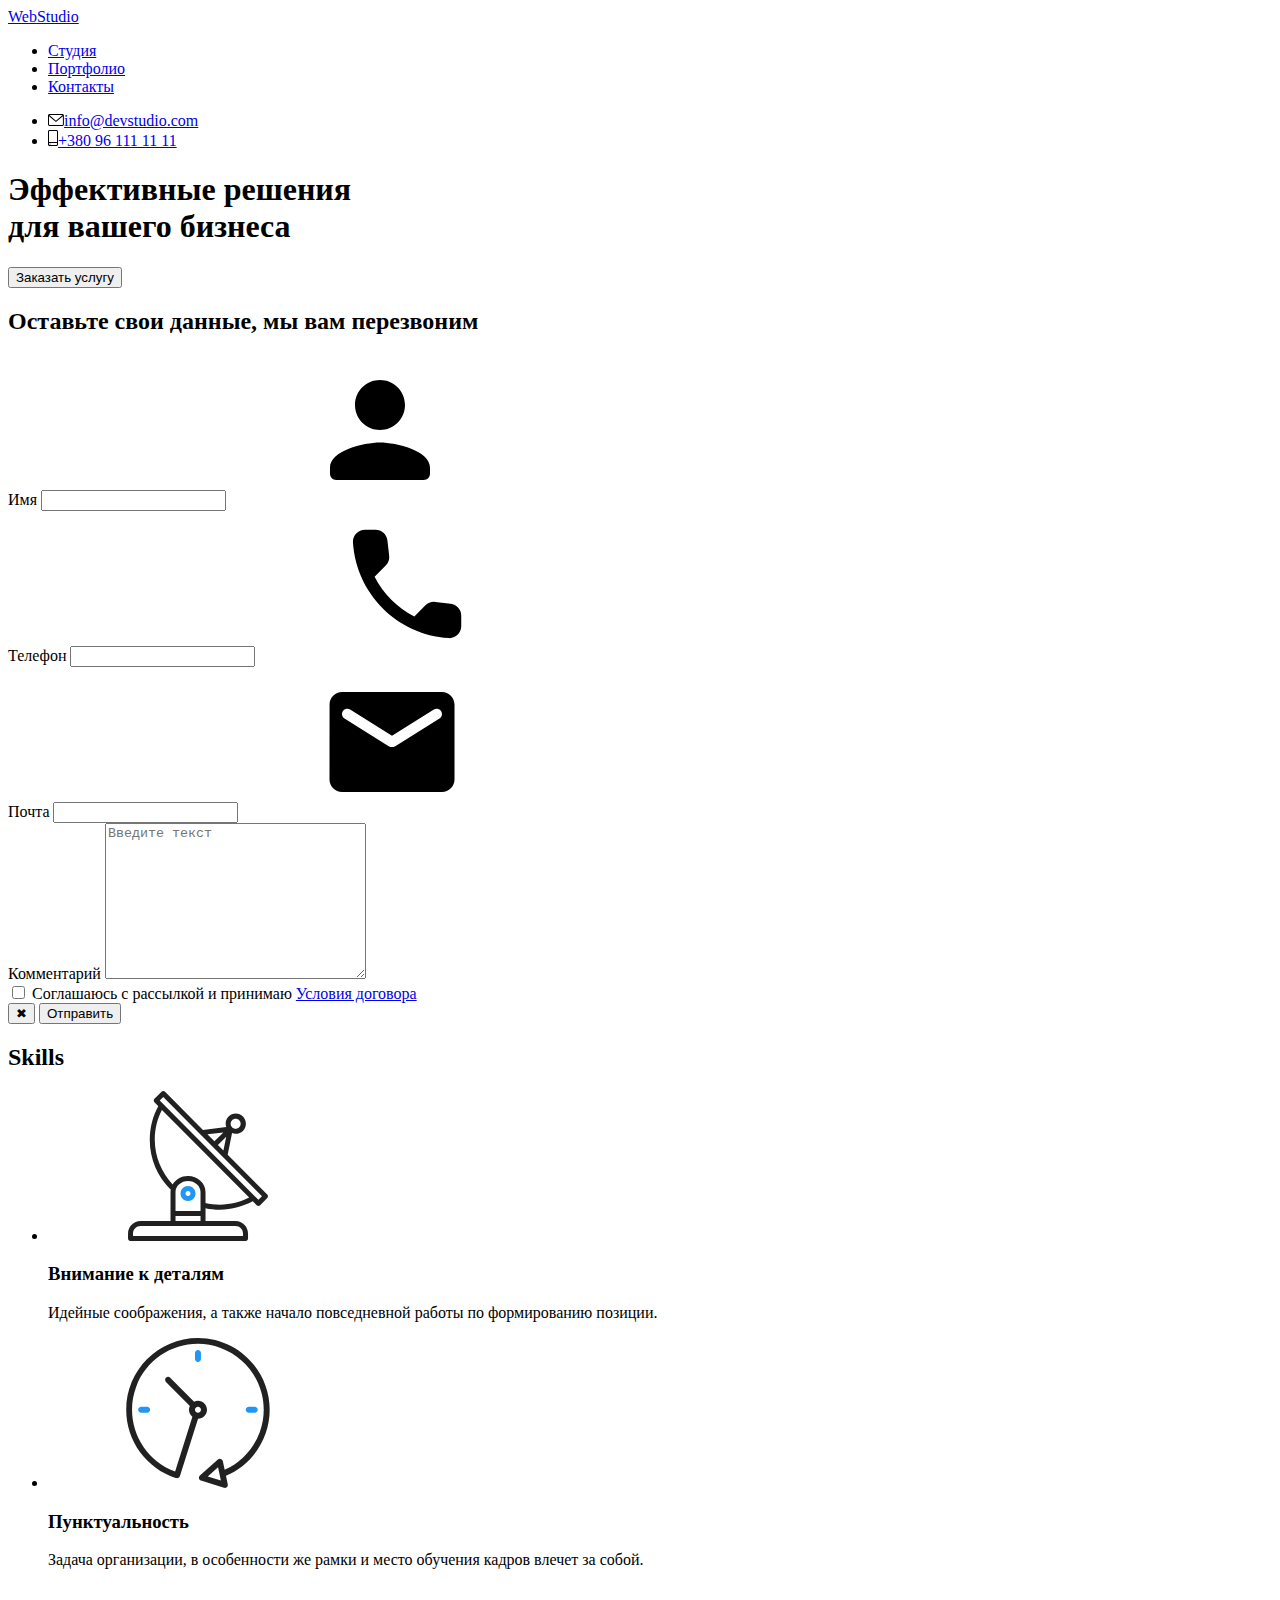
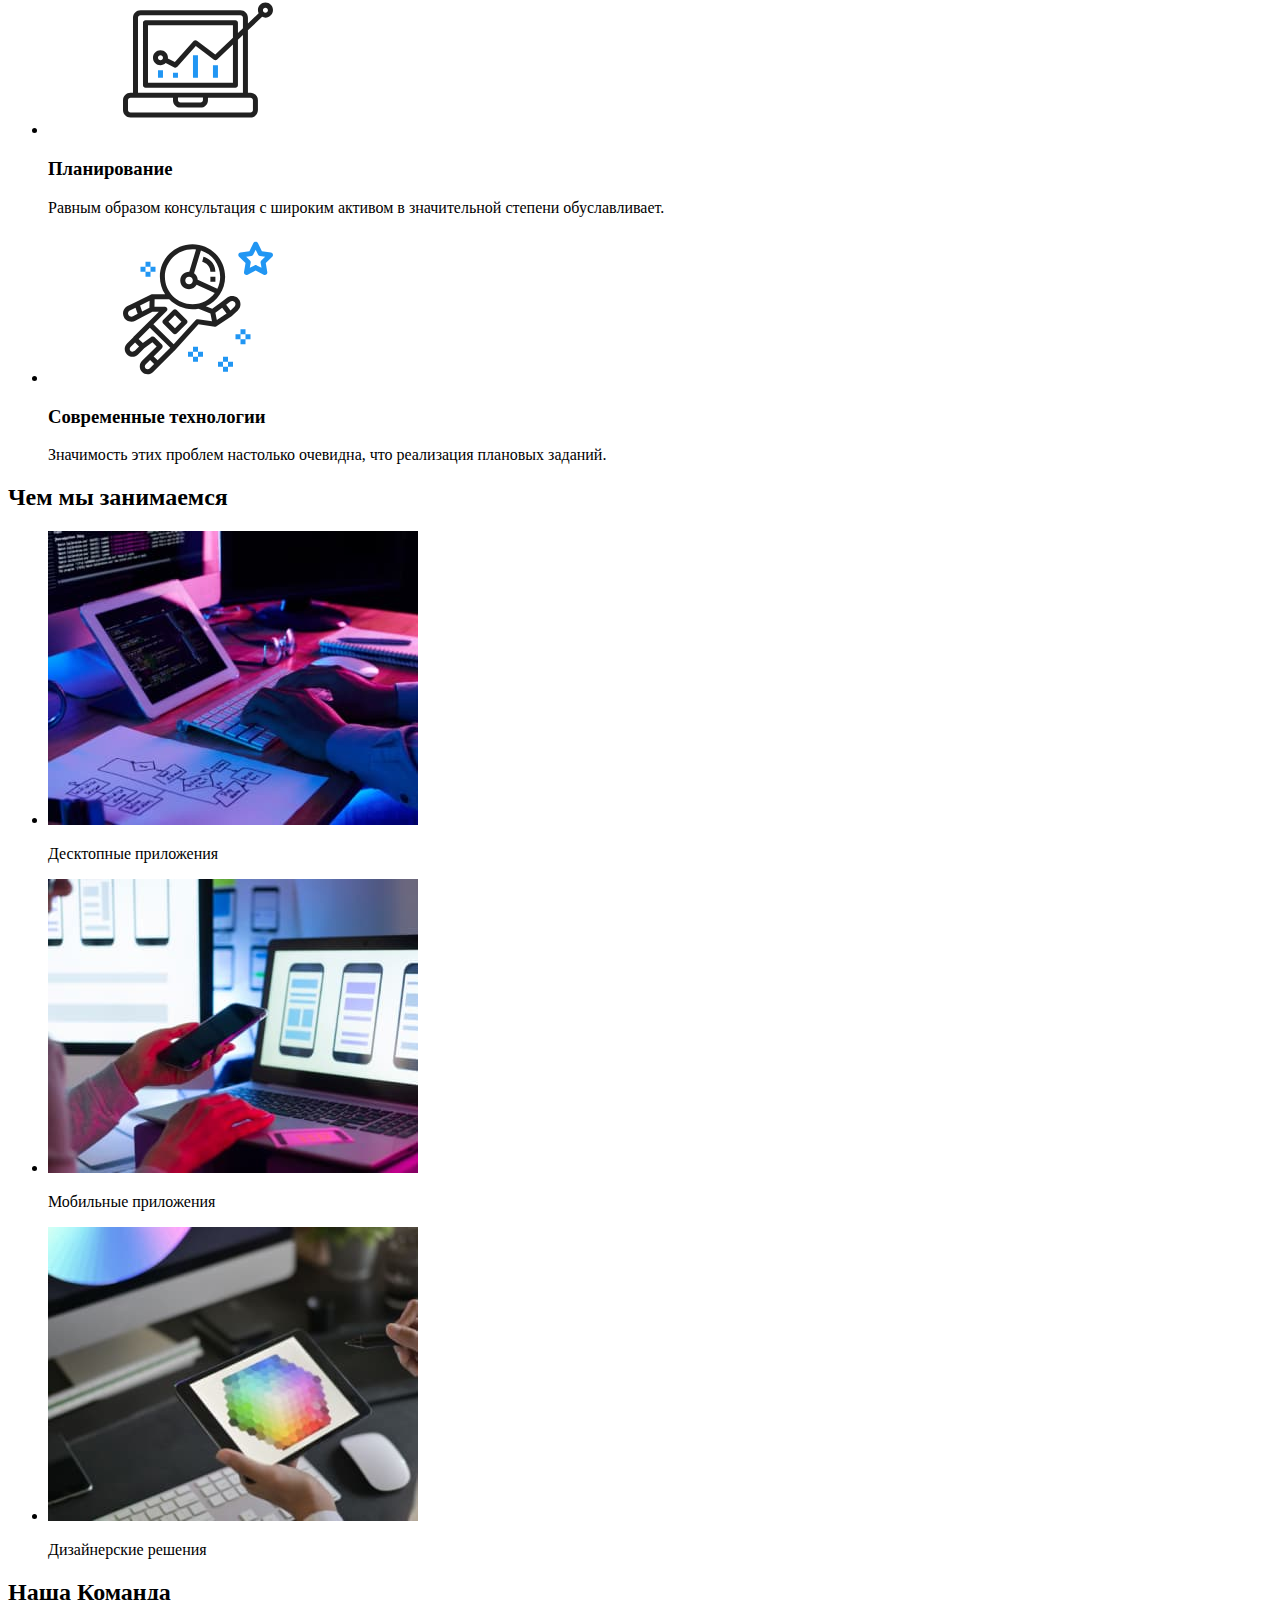
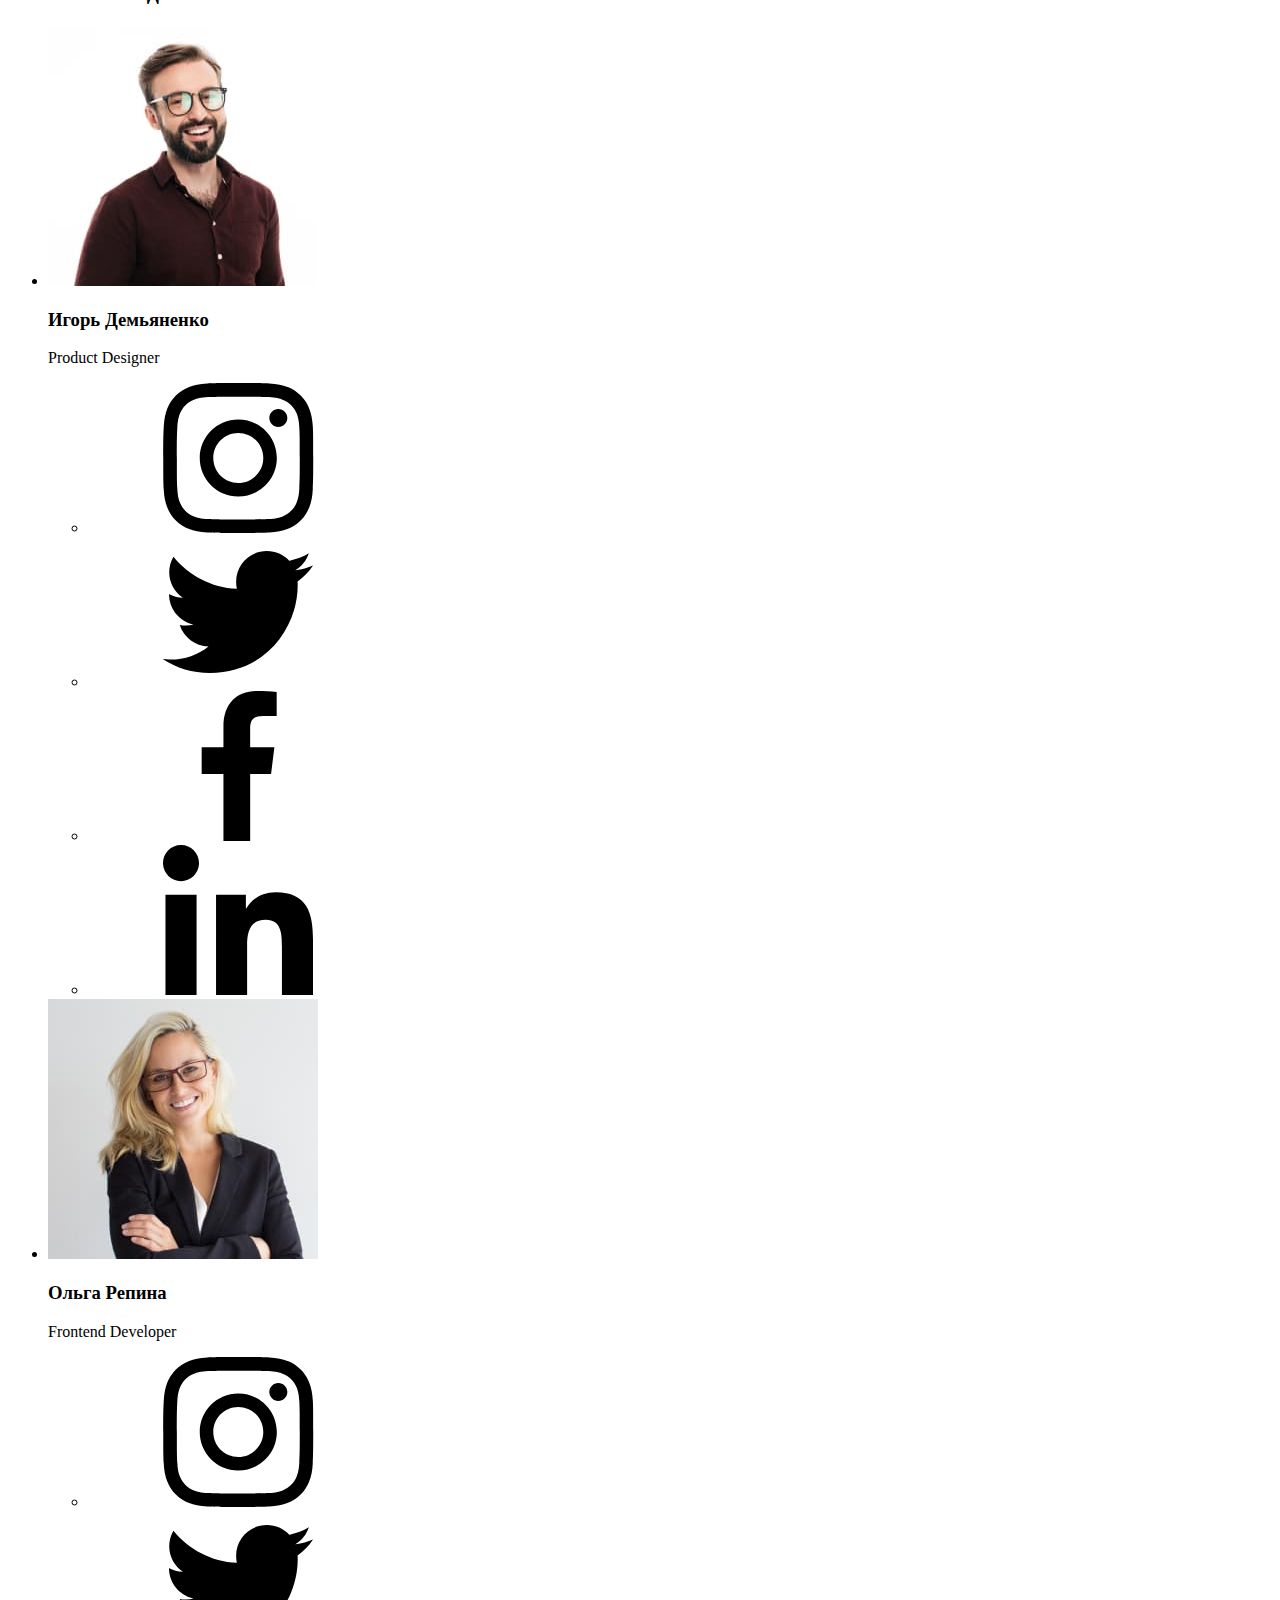
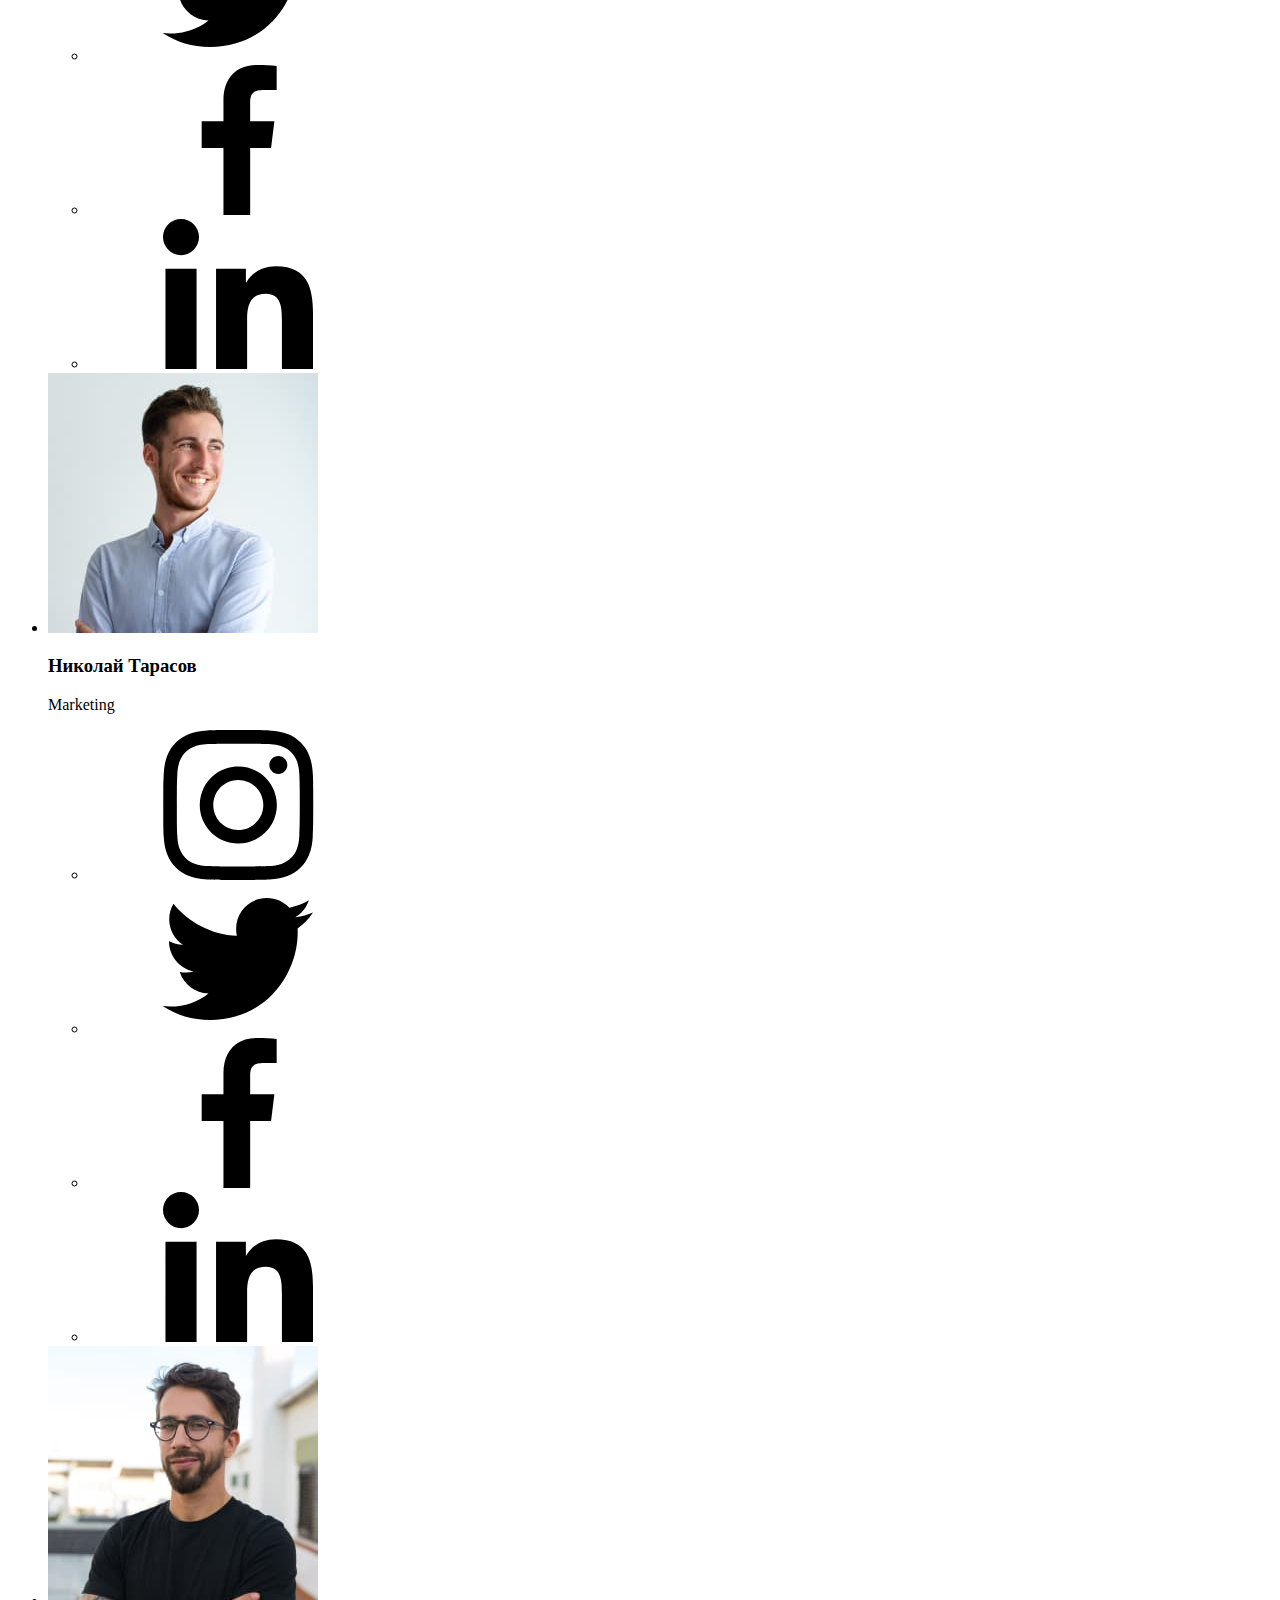
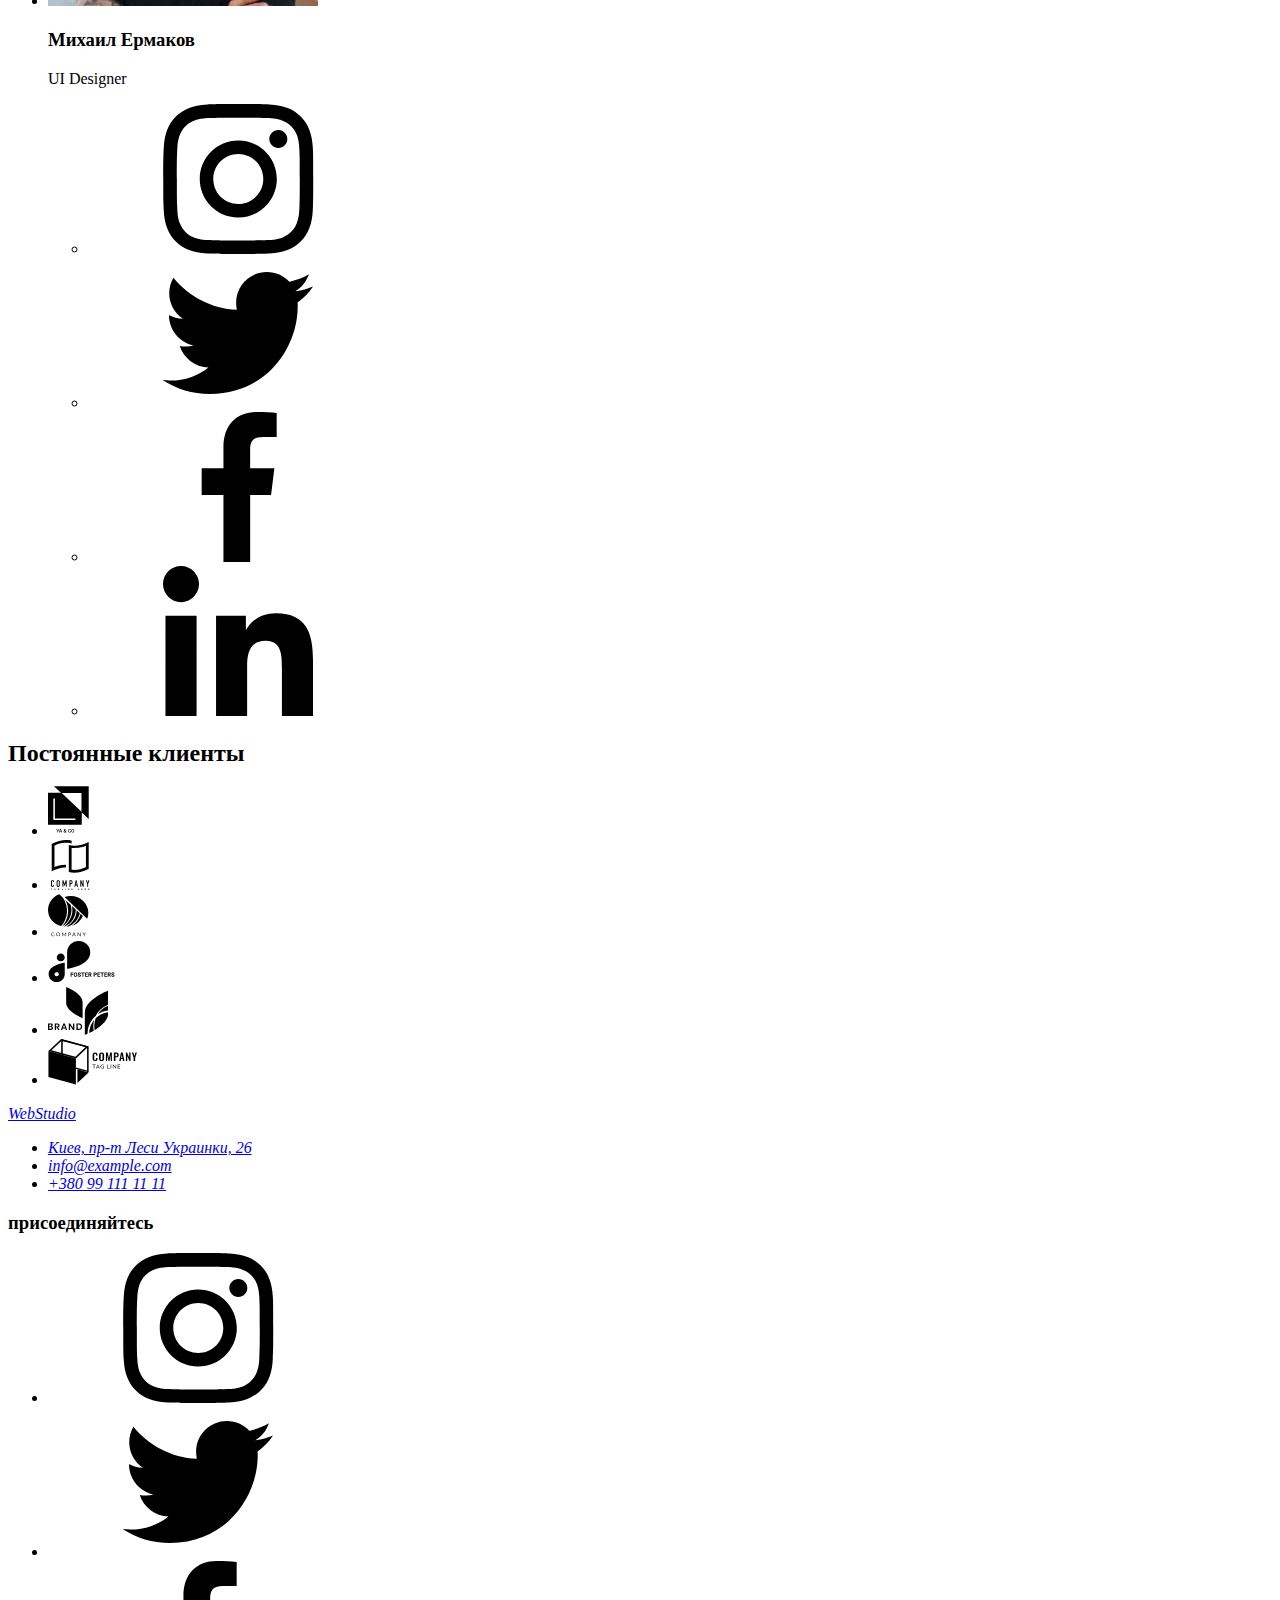
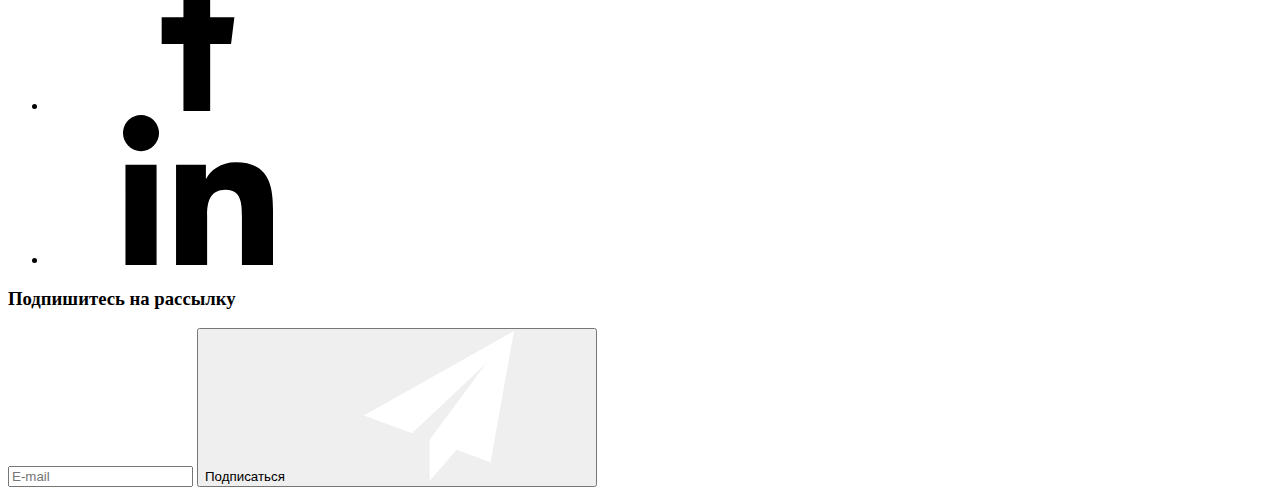
==== commit 154c2a70: "2" ====
--- a/index.html
+++ b/index.html
@@ -1,5 +1,5 @@
 <!DOCTYPE html>
-<html lang="ru">
+<html lang="ru">    
 
 <head>
     <meta charset="UTF-8" />
@@ -9,7 +9,7 @@
         href="https://fonts.googleapis.com/css2?family=Raleway:wght@700&family=Roboto:wght@400;500;700;900&display=swap"
         rel="stylesheet">
     <link href="https://cdnjs.cloudflare.com/ajax/libs/modern-normalize/1.0.0/modern-normalize.css">
-    <link rel="stylesheet" href="css/main.css" />
+    <link rel="stylesheet" href="dist/css/main.min.css"/>
 </head>
 
 <body>
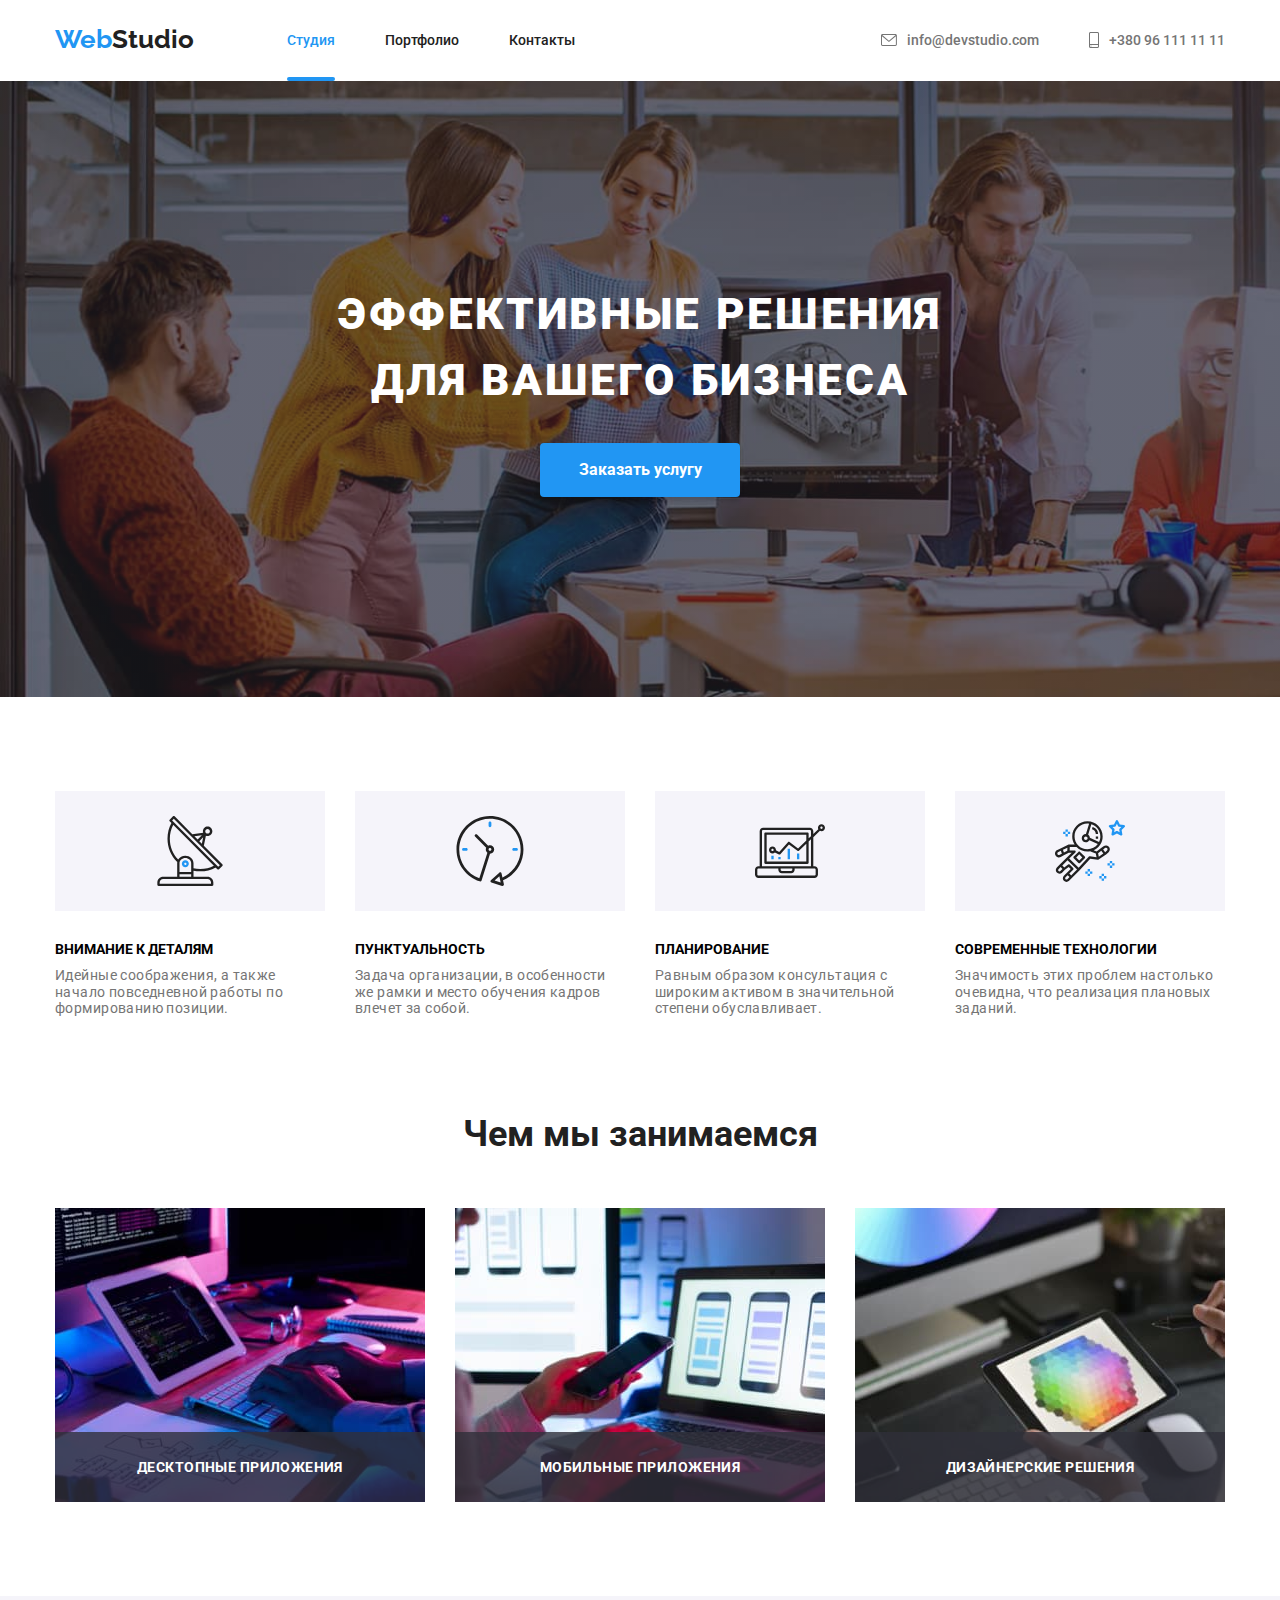
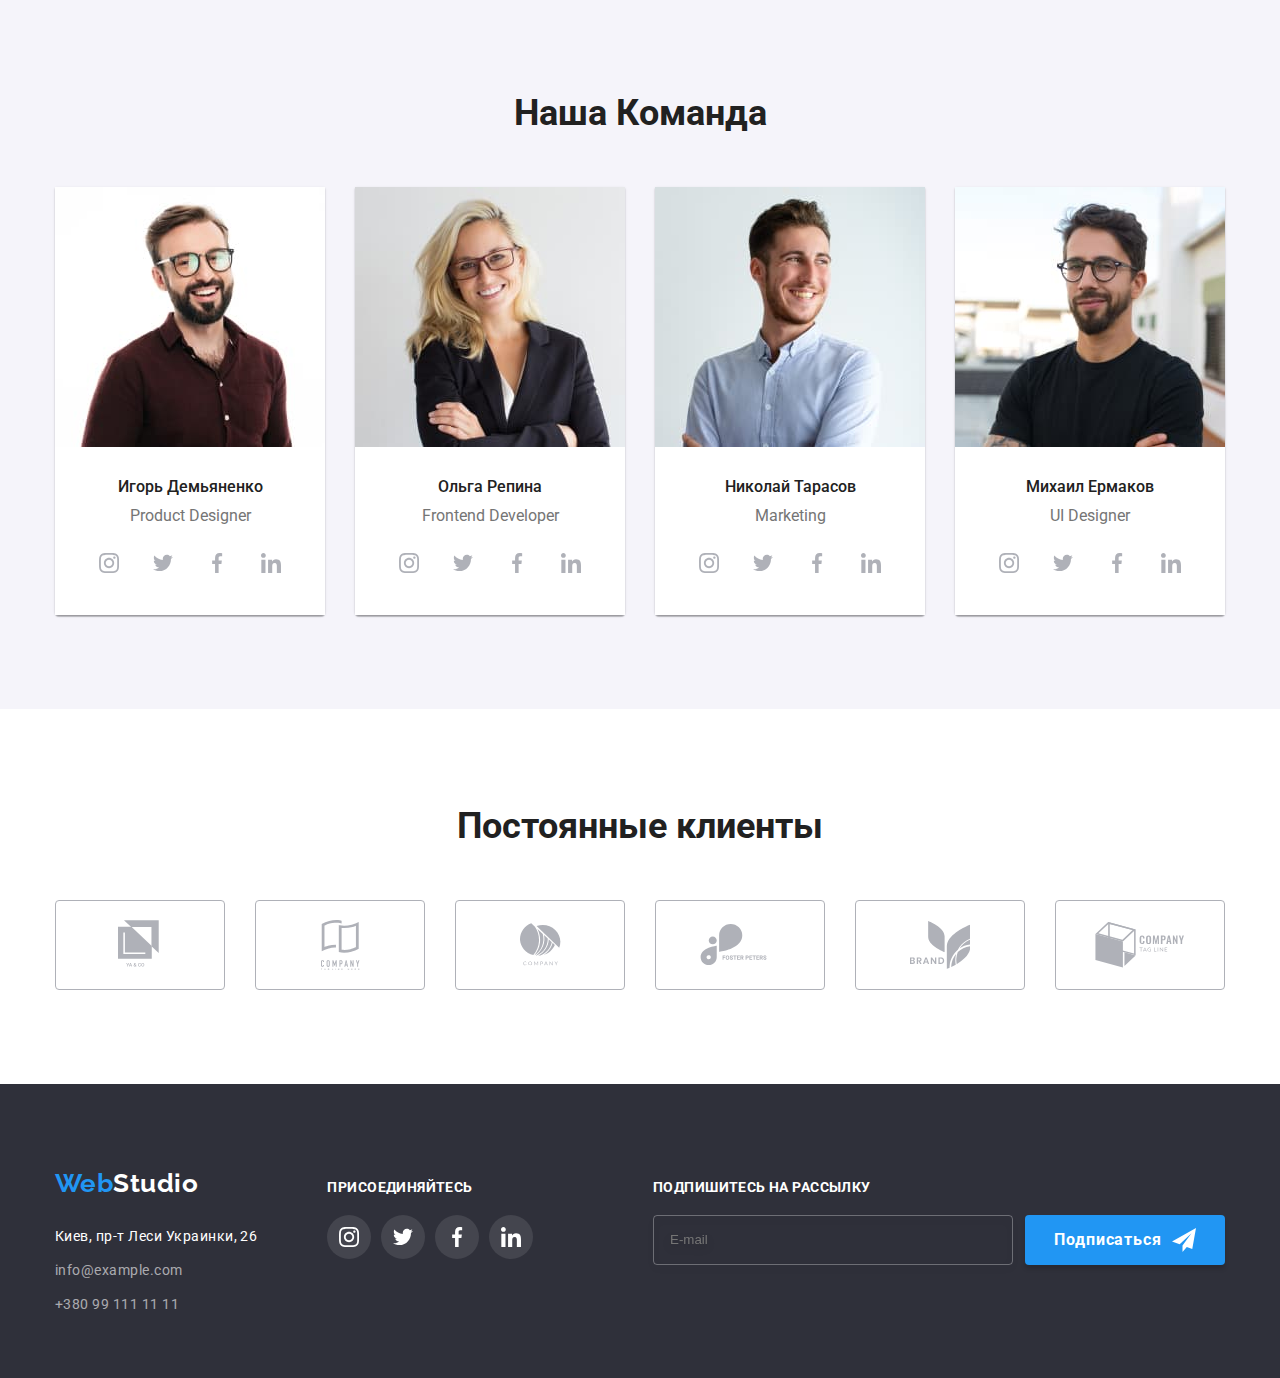
==== commit 0c8f8d71: "2" ====
--- a/index.html
+++ b/index.html
@@ -9,7 +9,7 @@
         href="https://fonts.googleapis.com/css2?family=Raleway:wght@700&family=Roboto:wght@400;500;700;900&display=swap"
         rel="stylesheet">
     <link href="https://cdnjs.cloudflare.com/ajax/libs/modern-normalize/1.0.0/modern-normalize.css">
-    <link rel="stylesheet" href="dist/css/main.min.css"/>
+    <link rel="stylesheet" href="css/main.css"/>
 </head>
 
 <body>
--- a/css/main.css
+++ b/css/main.css
@@ -0,0 +1,862 @@
+*,
+::before,
+::after {
+  -webkit-box-sizing: border-box;
+          box-sizing: border-box;
+}
+
+body {
+  font-family: "Roboto", sans-serif;
+  margin: 0;
+}
+
+a {
+  text-decoration: none;
+  cursor: pointer;
+  font-style: normal;
+}
+
+ul {
+  margin: 0;
+  padding: 0;
+  list-style: none;
+}
+
+p,
+h1,
+h2,
+h3,
+h4,
+h5,
+h6 {
+  margin: 0;
+  padding: 0;
+}
+
+img {
+  display: block;
+}
+
+.container {
+  width: 1200px;
+  padding: 0 15px;
+  margin: 0 auto;
+  text-align: center;
+}
+
+.visually-hidden {
+  position: absolute !important;
+  clip: rect(1px 1px 1px 1px);
+  /* IE6, IE7 */
+  clip: rect(1px, 1px, 1px, 1px);
+  padding: 0 !important;
+  border: 0 !important;
+  height: 1px !important;
+  width: 1px !important;
+  overflow: hidden;
+}
+
+.title {
+  color: #212121;
+  font-weight: 700;
+  font-size: 36px;
+  line-height: 1.3;
+  text-align: center;
+  margin-bottom: 50px;
+}
+
+.page-header {
+  background-color: #ffffff;
+}
+
+.page-header .container {
+  display: -webkit-box;
+  display: -ms-flexbox;
+  display: flex;
+  -webkit-box-align: center;
+      -ms-flex-align: center;
+          align-items: center;
+  -webkit-box-pack: center;
+      -ms-flex-pack: center;
+          justify-content: center;
+}
+
+.navigation {
+  display: -webkit-box;
+  display: -ms-flexbox;
+  display: flex;
+  -webkit-box-align: center;
+      -ms-flex-align: center;
+          align-items: center;
+  -webkit-box-pack: center;
+      -ms-flex-pack: center;
+          justify-content: center;
+}
+
+.navigation__link {
+  color: #212121;
+  font-weight: 500;
+  font-size: 14px;
+  line-height: 1.2;
+  padding-bottom: 32px;
+  padding-top: 32px;
+  display: block;
+  -webkit-transition: color 250ms cubic-bezier(0.4, 0, 0.2, 1);
+  transition: color 250ms cubic-bezier(0.4, 0, 0.2, 1);
+}
+
+.navigation__link:focus, .navigation__link:hover {
+  color: #2196f3;
+}
+
+.contact__link {
+  color: #757575;
+  font-weight: 500;
+  font-size: 14px;
+  line-height: 1.2;
+  padding-bottom: 32px;
+  padding-top: 32px;
+  display: -webkit-box;
+  display: -ms-flexbox;
+  display: flex;
+  -webkit-box-align: center;
+      -ms-flex-align: center;
+          align-items: center;
+  -webkit-box-pack: center;
+      -ms-flex-pack: center;
+          justify-content: center;
+}
+
+.contact__link:hover, .contact__link:focus {
+  color: #2196f3;
+}
+
+.navigation__list {
+  display: -webkit-box;
+  display: -ms-flexbox;
+  display: flex;
+}
+
+.navigation__item:not(:last-child),
+.contact__item:not(:last-child) {
+  margin-right: 50px;
+}
+
+.contact {
+  margin-left: auto;
+  display: -webkit-box;
+  display: -ms-flexbox;
+  display: flex;
+  -webkit-box-align: center;
+      -ms-flex-align: center;
+          align-items: center;
+}
+
+.navigation__link--accent {
+  color: #2196f3;
+  position: relative;
+}
+
+.navigation__link--accent::after {
+  content: "";
+  display: block;
+  position: absolute;
+  bottom: 0;
+  left: 0;
+  width: 100%;
+  height: 4px;
+  background-color: #2196f3;
+  border-radius: 2px;
+}
+
+.contact__icon {
+  margin-right: 10px;
+  fill: currentColor;
+}
+
+.logo {
+  font-family: "Raleway", sans-serif;
+  color: #2196f3;
+  font-weight: 700;
+  font-size: 26px;
+  line-height: 1.2;
+  margin-right: 93px;
+  padding-top: 24px;
+  padding-bottom: 25px;
+}
+
+.logo__themelabel {
+  color: #212121;
+}
+
+.logo--footer {
+  margin-right: 0;
+  display: inline-block;
+}
+
+.icon-list__link {
+  width: 100%;
+  height: 100%;
+  fill: #ffffff;
+  display: -webkit-box;
+  display: -ms-flexbox;
+  display: flex;
+  -webkit-box-pack: center;
+      -ms-flex-pack: center;
+          justify-content: center;
+  background-color: rgba(255, 255, 255, 0.1);
+  border-radius: 50%;
+  -webkit-box-align: center;
+      -ms-flex-align: center;
+          align-items: center;
+  -webkit-transition: background-color 250ms cubic-bezier(0.4, 0, 0.2, 1), color 250ms cubic-bezier(0.4, 0, 0.2, 1);
+  transition: background-color 250ms cubic-bezier(0.4, 0, 0.2, 1), color 250ms cubic-bezier(0.4, 0, 0.2, 1);
+}
+
+.icon-list__link:hover, .icon-list__link:focus {
+  background-color: #2196f3;
+  color: #ffffff;
+}
+
+.icon-list__item {
+  width: 44px;
+  height: 44px;
+}
+
+.icon-list__item:not(:last-child) {
+  margin-right: 10px;
+}
+
+.icon-list__icon,
+.advantages-icons {
+  width: 20px;
+  height: 20px;
+}
+
+.advantages-icons-color {
+  fill: currentColor;
+}
+
+.icon-list__link--background {
+  color: #afb1b8;
+}
+
+.icon-list__link--background:hover, .icon-list__link--background:focus {
+  color: #ffffff;
+}
+
+/* ============= HERO =========*/
+.hero {
+  background-color: #2f303a;
+  text-align: center;
+  padding-top: 200px;
+  padding-bottom: 200px;
+  background-image: -webkit-gradient(linear, left top, right top, from(rgba(47, 48, 58, 0.4)), to(rgba(47, 48, 58, 0.4))), url("../../img/hero-img.jpg");
+  background-image: linear-gradient(to right, rgba(47, 48, 58, 0.4), rgba(47, 48, 58, 0.4)), url("../../img/hero-img.jpg");
+  background-attachment: scroll;
+  background-repeat: no-repeat;
+  background-size: cover;
+}
+
+.hero__title {
+  color: #ffffff;
+  font-weight: 900;
+  font-size: 44px;
+  line-height: 1.5;
+  letter-spacing: 0.06em;
+  text-transform: uppercase;
+  margin-bottom: 30px;
+}
+
+.hero__button {
+  color: #ffffff;
+  background-color: #2196f3;
+  font-family: inherit;
+  font-weight: 700;
+  font-size: 16px;
+  line-height: 1.87;
+  cursor: pointer;
+  border-radius: 4px;
+  padding: 10px 32px;
+  min-width: 200px;
+  border-color: transparent;
+  -webkit-box-shadow: 0px 4px 4px rgba(0, 0, 0, 0.15);
+          box-shadow: 0px 4px 4px rgba(0, 0, 0, 0.15);
+}
+
+.about {
+  padding-bottom: 94px;
+  padding-top: 94px;
+}
+
+.about__list {
+  display: -webkit-box;
+  display: -ms-flexbox;
+  display: flex;
+  text-align: start;
+}
+
+.about__item {
+  width: 270px;
+}
+
+.about__item:not(:last-child) {
+  margin-right: 30px;
+}
+
+.about__subtitle {
+  font-weight: 700;
+  font-size: 14px;
+  line-height: 16px;
+  margin-bottom: 10px;
+  text-transform: uppercase;
+}
+
+.about__text {
+  color: #757575;
+  font-size: 14px;
+  line-height: 1.2;
+  font-weight: 400;
+  letter-spacing: 0.03em;
+  width: 100%;
+}
+
+.about__icon--container {
+  background-color: #f5f4fa;
+  display: inline-block;
+  width: 100%;
+  height: 120px;
+  display: -webkit-box;
+  display: -ms-flexbox;
+  display: flex;
+  -webkit-box-pack: center;
+      -ms-flex-pack: center;
+          justify-content: center;
+  -webkit-box-align: center;
+      -ms-flex-align: center;
+          align-items: center;
+  margin-bottom: 30px;
+}
+
+.about__icon {
+  height: 70px;
+  width: 70px;
+}
+
+.services {
+  padding-bottom: 94px;
+}
+
+.services__item {
+  margin: 15px;
+  position: relative;
+}
+
+.services__list {
+  display: -webkit-box;
+  display: -ms-flexbox;
+  display: flex;
+  margin: -15px;
+}
+
+.services__images {
+  max-width: 100%;
+}
+
+.services__text {
+  font-weight: 700;
+  font-size: 14px;
+  line-height: 1.143;
+  letter-spacing: 0.03em;
+  text-transform: uppercase;
+  margin: 0;
+  color: #ffffff;
+}
+
+.services__text--position {
+  position: absolute;
+  bottom: 0;
+  left: 0;
+  background-color: rgba(47, 48, 58, 0.8);
+  width: 100%;
+  height: 70px;
+  display: -webkit-box;
+  display: -ms-flexbox;
+  display: flex;
+  -webkit-box-align: center;
+      -ms-flex-align: center;
+          align-items: center;
+  -webkit-box-pack: center;
+      -ms-flex-pack: center;
+          justify-content: center;
+}
+
+.advantages {
+  background-color: #f5f4fa;
+  padding-top: 94px;
+  padding-bottom: 94px;
+}
+
+.advantages__name {
+  color: #212121;
+  font-weight: 500;
+  font-size: 16px;
+  line-height: 1.2;
+  margin-bottom: 10px;
+}
+
+.advantages_list {
+  display: -webkit-box;
+  display: -ms-flexbox;
+  display: flex;
+}
+
+.advantages__item {
+  border-radius: 0px 0px 4px 4px;
+  -webkit-box-shadow: 0px 1px 3px rgba(0, 0, 0, 0.12), 0px 1px 1px rgba(0, 0, 0, 0.14), 0px 2px 1px rgba(0, 0, 0, 0.2);
+          box-shadow: 0px 1px 3px rgba(0, 0, 0, 0.12), 0px 1px 1px rgba(0, 0, 0, 0.14), 0px 2px 1px rgba(0, 0, 0, 0.2);
+}
+
+.advantages__item:not(:last-child) {
+  margin-right: 30px;
+}
+
+.advantages__images {
+  max-width: 100%;
+}
+
+.advantages__position {
+  color: #757575;
+  font-weight: 400;
+  font-size: 16px;
+  line-height: 1.2;
+  margin-bottom: 16px;
+}
+
+.advantages__wrapper--icon {
+  padding: 30px 30px;
+  background-color: #ffffff;
+}
+
+.partners {
+  padding-top: 94px;
+  padding-bottom: 94px;
+}
+
+.partners__item {
+  display: inline-block;
+  display: -webkit-box;
+  display: -ms-flexbox;
+  display: flex;
+  -webkit-box-pack: center;
+      -ms-flex-pack: center;
+          justify-content: center;
+}
+
+.partners__item:not(:last-child) {
+  margin-right: 30px;
+}
+
+.partners__list {
+  list-style: none;
+  display: -webkit-box;
+  display: -ms-flexbox;
+  display: flex;
+}
+
+.partners__link {
+  -webkit-box-align: center;
+      -ms-flex-align: center;
+          align-items: center;
+  color: #afb1b8;
+  display: -webkit-box;
+  display: -ms-flexbox;
+  display: flex;
+  width: 170px;
+  height: 90px;
+  border: 1px solid #afb1b8;
+  border-radius: 4px;
+  -webkit-box-pack: center;
+      -ms-flex-pack: center;
+          justify-content: center;
+  -webkit-transition: color 250ms cubic-bezier(0.4, 0, 0.2, 1), border 250ms cubic-bezier(0.4, 0, 0.2, 1);
+  transition: color 250ms cubic-bezier(0.4, 0, 0.2, 1), border 250ms cubic-bezier(0.4, 0, 0.2, 1);
+}
+
+.partners__link:hover, .partners__link:focus {
+  color: #2196f3;
+  border: 1px solid #2196f3;
+}
+
+.partners__logo {
+  fill: currentColor;
+  display: -webkit-box;
+  display: -ms-flexbox;
+  display: flex;
+}
+
+.page-footer {
+  background-color: #2f303a;
+  letter-spacing: 0.03em;
+  padding-bottom: 60px;
+  padding-top: 60px;
+}
+
+.page-footer .container {
+  text-align: left;
+  display: -webkit-box;
+  display: -ms-flexbox;
+  display: flex;
+  -webkit-box-align: baseline;
+      -ms-flex-align: baseline;
+          align-items: baseline;
+}
+
+.adres__item:not(:last-child) {
+  margin-bottom: 9px;
+}
+
+.adres {
+  font-size: 14px;
+  line-height: 1.8;
+  font-weight: 400;
+}
+
+.container-adres {
+  margin-right: 70px;
+}
+
+.footer-form {
+  margin-left: auto;
+}
+
+.adres__city {
+  color: white;
+}
+
+.adres__link {
+  color: rgba(255, 255, 255, 0.6);
+}
+
+.adres__link:focus, .adres__link:hover {
+  color: #2196f3;
+}
+
+.accent-footer {
+  color: #ffffff;
+}
+
+.footer-subtitle {
+  font-weight: 700;
+  font-size: 14px;
+  line-height: 1, 143;
+  letter-spacing: 0.03em;
+  text-transform: uppercase;
+  color: #ffffff;
+  display: block;
+  margin-bottom: 20px;
+}
+
+.icon-list {
+  display: -webkit-box;
+  display: -ms-flexbox;
+  display: flex;
+  -webkit-box-align: center;
+      -ms-flex-align: center;
+          align-items: center;
+  -webkit-box-pack: center;
+      -ms-flex-pack: center;
+          justify-content: center;
+  list-style: none;
+}
+
+.footer-form__input {
+  width: 360px;
+  height: 50px;
+  background-color: transparent;
+  border: 1px solid rgba(255, 255, 255, 0.3);
+  -webkit-filter: drop-shadow(0px 4px 4px rgba(0, 0, 0, 0.15));
+          filter: drop-shadow(0px 4px 4px rgba(0, 0, 0, 0.15));
+  border-radius: 4px;
+  padding: 16px;
+  margin-right: 12px;
+  color: #ffffff;
+  -webkit-transition: border 250ms cubic-bezier(0.4, 0, 0.2, 1);
+  transition: border 250ms cubic-bezier(0.4, 0, 0.2, 1);
+}
+
+.footer-form__input:hover {
+  border: 1px solid #2196f3;
+}
+
+.footer-form__icon {
+  width: 100%;
+  height: 100%;
+}
+
+.footer-form__container {
+  display: -webkit-box;
+  display: -ms-flexbox;
+  display: flex;
+  -webkit-box-pack: center;
+      -ms-flex-pack: center;
+          justify-content: center;
+  -webkit-box-align: center;
+      -ms-flex-align: center;
+          align-items: center;
+}
+
+.footer-form__label {
+  width: 24px;
+  height: 24px;
+  margin-left: 10px;
+}
+
+.footer-form .modal__submit {
+  display: -webkit-box;
+  display: -ms-flexbox;
+  display: flex;
+  -webkit-box-pack: center;
+      -ms-flex-pack: center;
+          justify-content: center;
+  -webkit-box-align: center;
+      -ms-flex-align: center;
+          align-items: center;
+}
+
+.backdrop {
+  position: fixed;
+  width: 100%;
+  height: 100%;
+  top: 0;
+  left: 0;
+  background-color: rgba(0, 0, 0, 0.2);
+  z-index: 99;
+  opacity: 1;
+  -webkit-transition: opacity 250ms cubic-bezier(0.4, 0, 0.2, 1);
+  transition: opacity 250ms cubic-bezier(0.4, 0, 0.2, 1);
+}
+
+.backdrop.is-hidden {
+  opacity: 0;
+  pointer-events: none;
+}
+
+.modal {
+  position: absolute;
+  top: 50%;
+  left: 50%;
+  -webkit-transform: translate(-50%, -50%) scale(1);
+          transform: translate(-50%, -50%) scale(1);
+  -webkit-transition: -webkit-transform 250ms cubic-bezier(0.4, 0, 0.2, 1);
+  transition: -webkit-transform 250ms cubic-bezier(0.4, 0, 0.2, 1);
+  transition: transform 250ms cubic-bezier(0.4, 0, 0.2, 1);
+  transition: transform 250ms cubic-bezier(0.4, 0, 0.2, 1), -webkit-transform 250ms cubic-bezier(0.4, 0, 0.2, 1);
+  width: 530px;
+  height: 580px;
+  background-color: #ffffff;
+  -webkit-box-shadow: 0px 1px 3px rgba(0, 0, 0, 0.12), 0px 1px 1px rgba(0, 0, 0, 0.14), 0px 2px 1px rgba(0, 0, 0, 0.2);
+          box-shadow: 0px 1px 3px rgba(0, 0, 0, 0.12), 0px 1px 1px rgba(0, 0, 0, 0.14), 0px 2px 1px rgba(0, 0, 0, 0.2);
+  border-radius: 4px;
+  opacity: 1;
+}
+
+.backdrop.is-hidden .modal {
+  -webkit-transform: translate(-50%, -50%) scale(0.5);
+          transform: translate(-50%, -50%) scale(0.5);
+  opacity: 0;
+}
+
+.modal__close {
+  position: absolute;
+  top: 8px;
+  right: 8px;
+  background-color: #ffffff;
+  border: 1px solid rgba(0, 0, 0, 0.1);
+  width: 30px;
+  height: 30px;
+  border-radius: 50%;
+  cursor: pointer;
+  -webkit-transition: color 250ms cubic-bezier(0.4, 0, 0.2, 1);
+  transition: color 250ms cubic-bezier(0.4, 0, 0.2, 1);
+}
+
+.modal__close:hover, .modal__close:focus {
+  color: #2196f3;
+}
+
+.modal__form {
+  width: 100%;
+  padding: 40px;
+}
+
+.wrapper {
+  display: -webkit-box;
+  display: -ms-flexbox;
+  display: flex;
+  -webkit-box-orient: vertical;
+  -webkit-box-direction: normal;
+      -ms-flex-direction: column;
+          flex-direction: column;
+  -webkit-box-align: start;
+      -ms-flex-align: start;
+          align-items: flex-start;
+  margin-bottom: 10px;
+  position: relative;
+}
+
+.wrapper label {
+  font-weight: 400;
+  font-size: 12px;
+  line-height: 1.167;
+  letter-spacing: 0.01em;
+  margin-bottom: 4px;
+}
+
+.modal__title {
+  font-weight: 700;
+  font-size: 20px;
+  line-height: 1.155;
+  text-align: center;
+  letter-spacing: 0.03em;
+  color: #212121;
+  margin-bottom: 10px;
+}
+
+.modal__input {
+  width: 100%;
+  height: 40px;
+  border: 1px solid rgba(33, 33, 33, 0.2);
+  border-radius: 4px;
+  padding: 14px 42px;
+  cursor: pointer;
+  -webkit-transition: border 250ms cubic-bezier(0.4, 0, 0.2, 1);
+  transition: border 250ms cubic-bezier(0.4, 0, 0.2, 1);
+}
+
+.modal__input:focus, .modal__input:hover {
+  border: 1px solid #2196f3;
+}
+
+.modal__input:focus + .modal__icon,
+.modal__input:hover + .modal__icon {
+  fill: #2196f3;
+}
+
+.wrapper--biggest {
+  margin-bottom: 20px;
+}
+
+.wrapper--accept {
+  display: -webkit-box;
+  display: -ms-flexbox;
+  display: flex;
+  -webkit-box-align: center;
+      -ms-flex-align: center;
+          align-items: center;
+  margin-bottom: 30px;
+}
+
+.modal__label {
+  font-weight: 400;
+  font-size: 14px;
+  line-height: 1.714;
+  letter-spacing: 0.03em;
+  color: #757575;
+  display: -webkit-box;
+  display: -ms-flexbox;
+  display: flex;
+  -webkit-box-align: center;
+      -ms-flex-align: center;
+          align-items: center;
+  -webkit-box-pack: center;
+      -ms-flex-pack: center;
+          justify-content: center;
+  margin: 0 auto;
+}
+
+.modal__link--accept {
+  color: #2196f3;
+  text-decoration: underline;
+}
+
+.modal__figure {
+  display: inline-block;
+  width: 16px;
+  height: 16px;
+  border: 2px solid #212121;
+  border-radius: 2px;
+  background-color: transparent;
+  margin-right: 7px;
+  -webkit-transition: background-color 250ms cubic-bezier(0.4, 0, 0.2, 1), border 250ms cubic-bezier(0.4, 0, 0.2, 1);
+  transition: background-color 250ms cubic-bezier(0.4, 0, 0.2, 1), border 250ms cubic-bezier(0.4, 0, 0.2, 1);
+}
+
+.modal__figure:hover, .modal__figure:focus {
+  cursor: pointer;
+  border: 2px solid #2196f3;
+}
+
+.modal__accept--input {
+  -webkit-appearance: none;
+  -moz-appearance: none;
+  appearance: none;
+  position: absolute;
+  margin-right: 8px;
+}
+
+.modal__accept--input:checked + .modal__figure {
+  background-color: #2196f3;
+  background-image: url("../img/Vector.svg");
+  background-repeat: no-repeat;
+  background-position: center;
+  background-size: contain;
+  background-origin: border-box;
+  border-color: transparent;
+}
+
+.modal__submit {
+  background-color: #2196f3;
+  -webkit-box-shadow: 0px 4px 4px rgba(0, 0, 0, 0.15);
+          box-shadow: 0px 4px 4px rgba(0, 0, 0, 0.15);
+  border-radius: 4px;
+  border-color: transparent;
+  text-align: center;
+  width: 200px;
+  height: 50px;
+  color: #ffffff;
+  font-weight: 700;
+  font-size: 16px;
+  line-height: 1.875;
+  letter-spacing: 0.06em;
+  padding: 5px;
+  cursor: pointer;
+  font-family: inherit;
+}
+
+.modal__icon {
+  width: 18px;
+  height: 18px;
+  position: absolute;
+  bottom: 11px;
+  left: 12px;
+  fill: #212121;
+  -webkit-transition: fill 250ms cubic-bezier(0.4, 0, 0.2, 1);
+  transition: fill 250ms cubic-bezier(0.4, 0, 0.2, 1);
+}
+
+.modal__textarea {
+  width: 100%;
+  height: 120px;
+  border: 1px solid rgba(33, 33, 33, 0.2);
+  border-radius: 4px;
+  resize: none;
+  padding: 12px 16px;
+  -webkit-transition: border 250ms cubic-bezier(0.4, 0, 0.2, 1);
+  transition: border 250ms cubic-bezier(0.4, 0, 0.2, 1);
+}
+
+.modal__textarea:hover {
+  border: 1px solid #2196f3;
+}
+/*# sourceMappingURL=main.css.map */